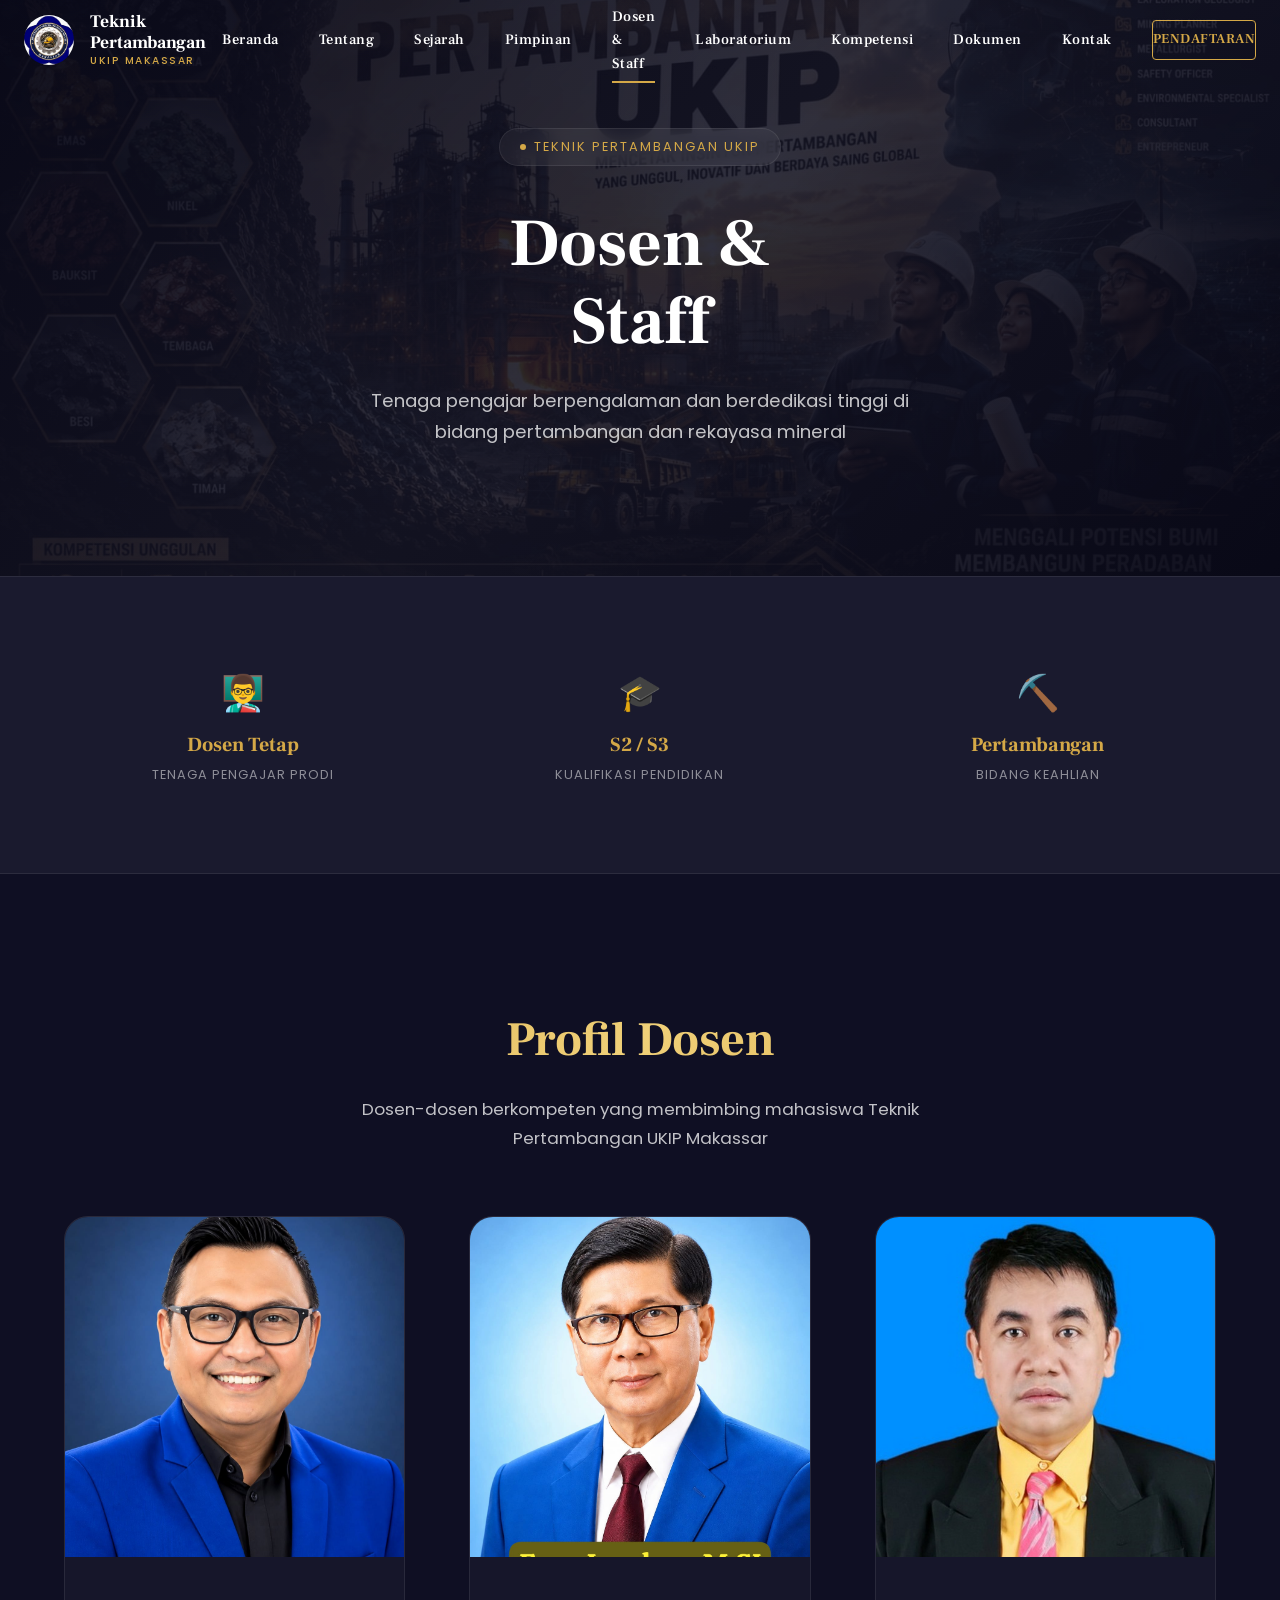
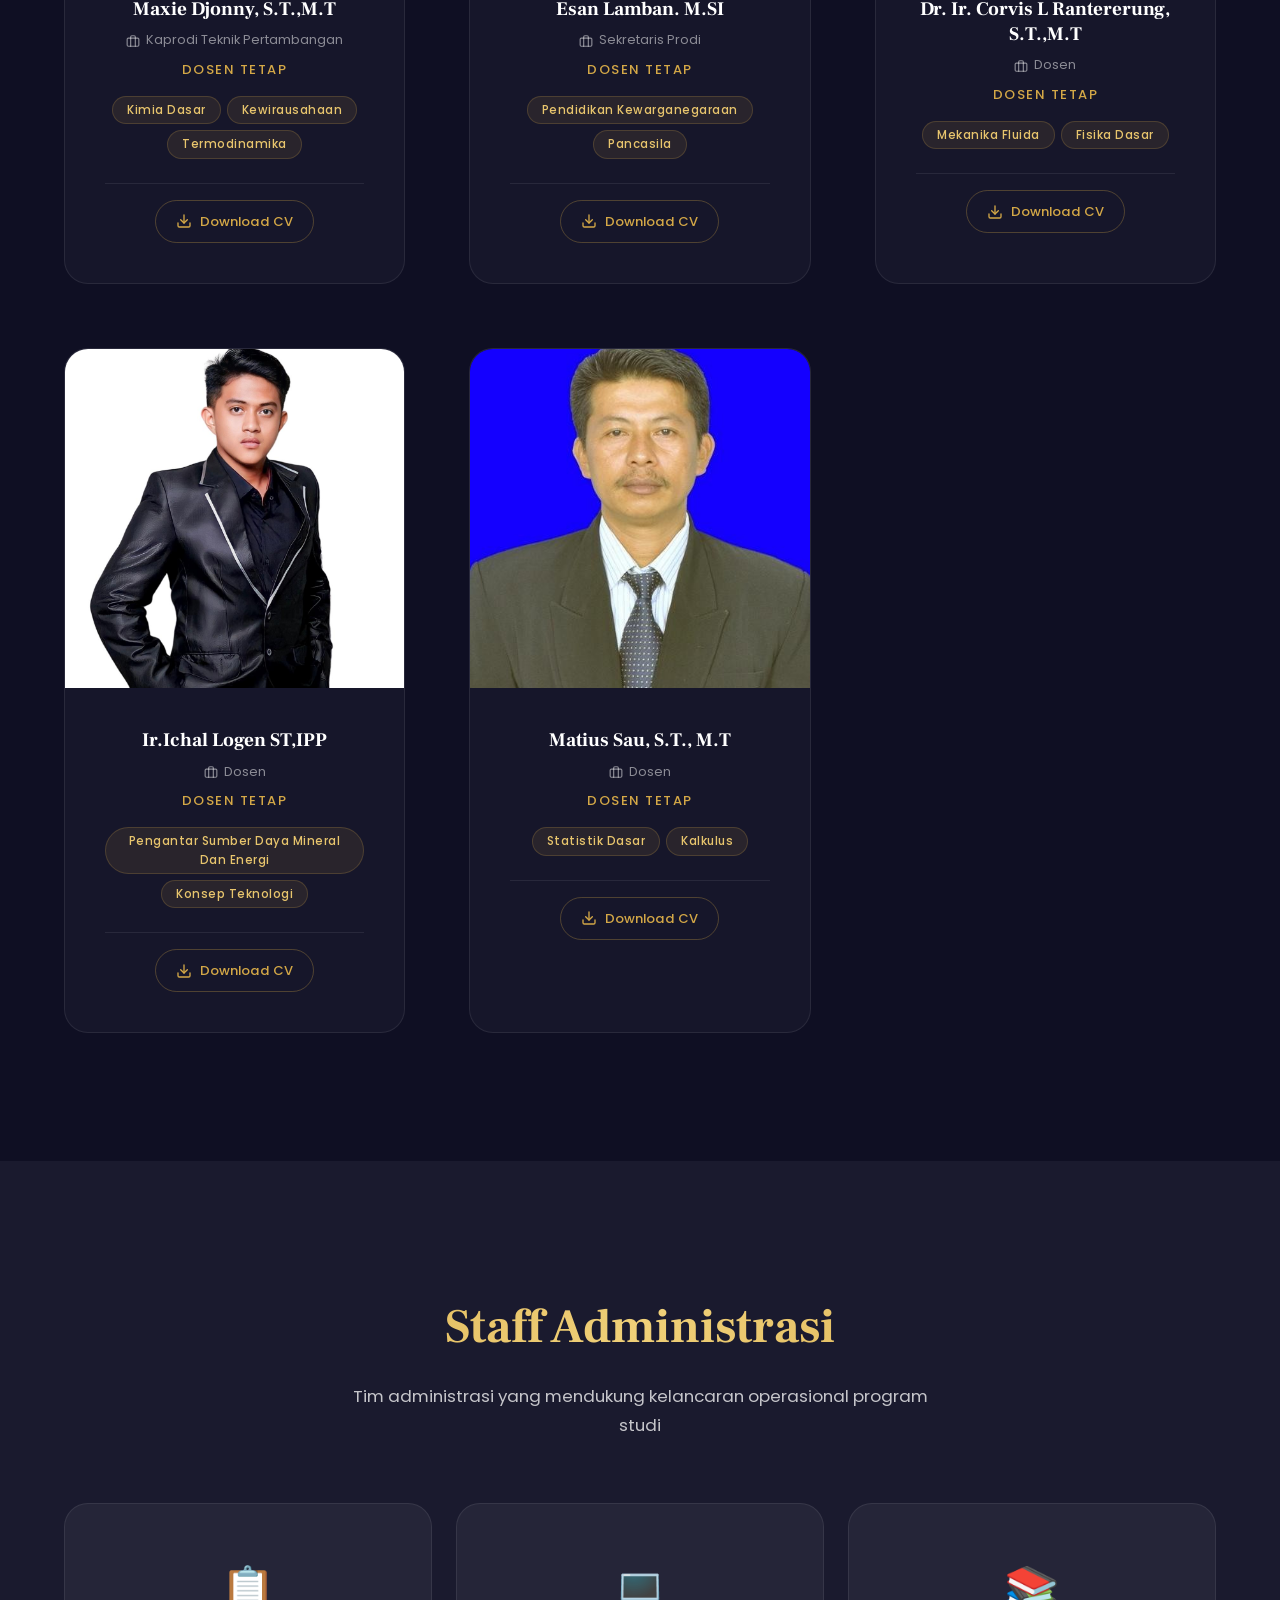
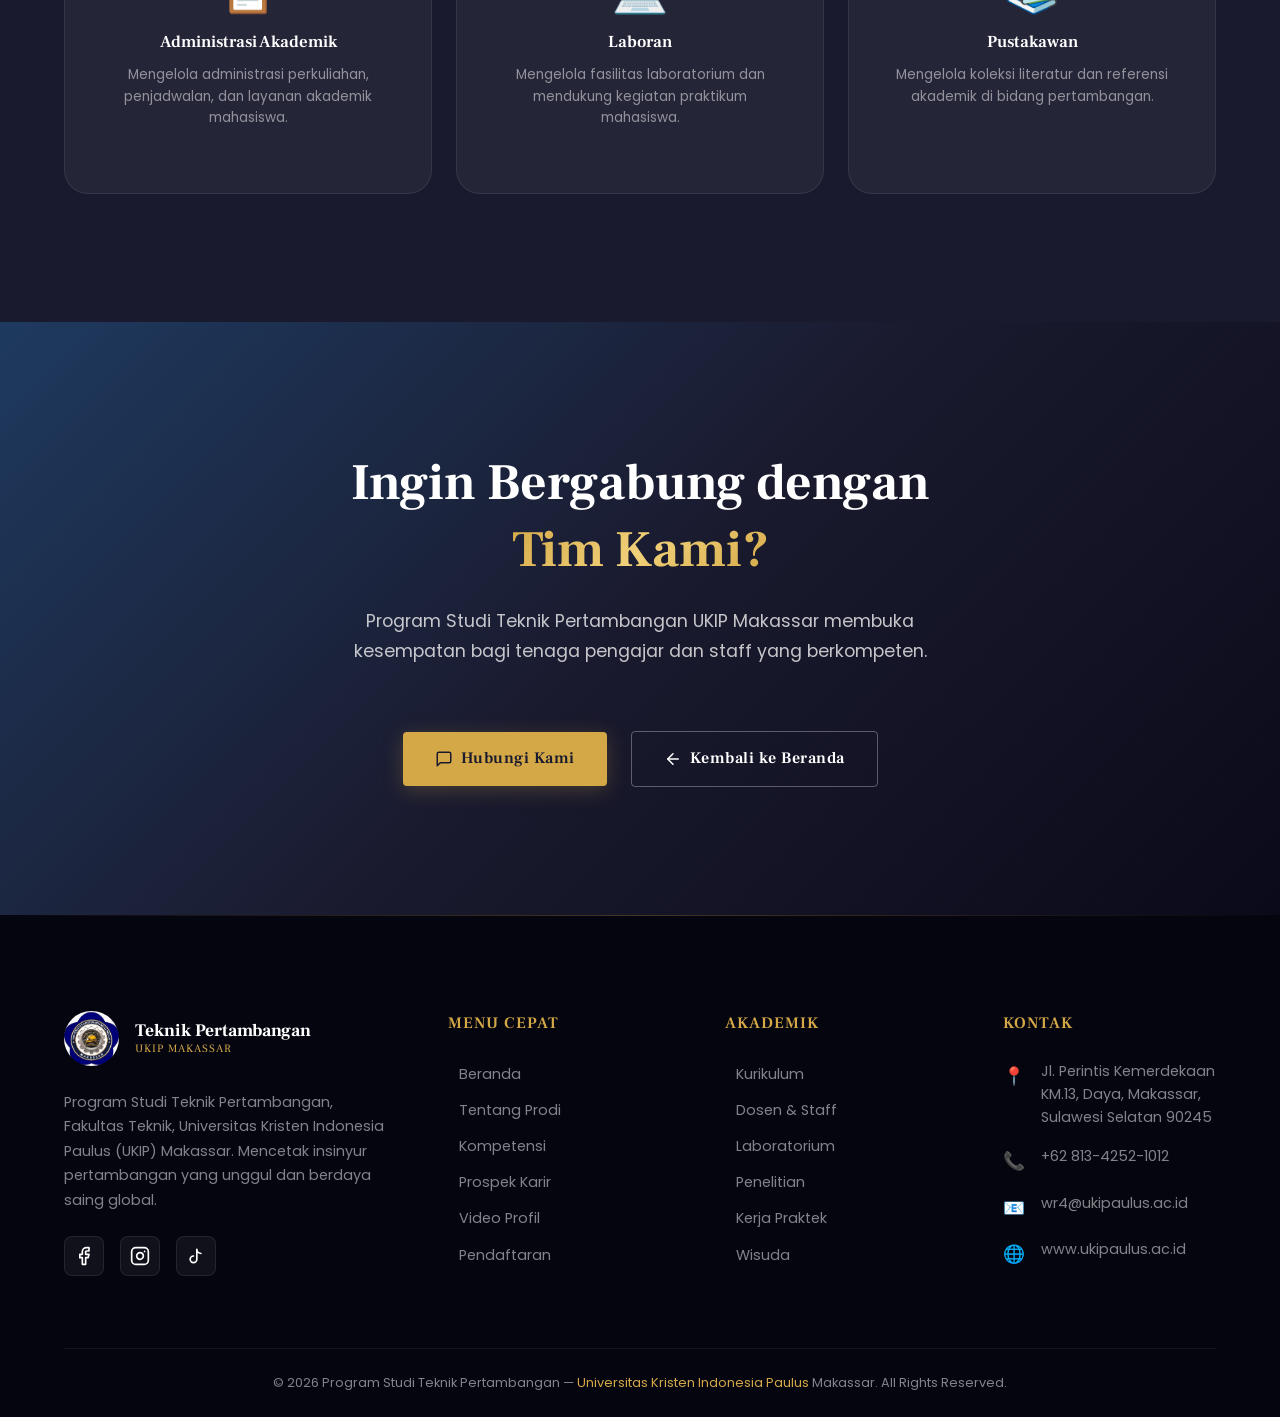
==== dosen.html @ b2997122 "update commit" ====
<!DOCTYPE html>
<html lang="id">
<head>
    <meta charset="UTF-8">
    <meta name="viewport" content="width=device-width, initial-scale=1.0">
    <title>Dosen & Staff — Teknik Pertambangan UKIP Makassar</title>
    <meta name="description" content="Profil Dosen dan Staff Program Studi Teknik Pertambangan Universitas Kristen Indonesia Paulus (UKIP) Makassar. Tenaga pengajar berpengalaman di bidang pertambangan.">
    <meta name="keywords" content="Dosen, Staff, Teknik Pertambangan, UKIP, Universitas Kristen Indonesia Paulus, Makassar">
    <meta property="og:title" content="Dosen & Staff — Teknik Pertambangan UKIP Makassar">
    <meta property="og:description" content="Profil Dosen dan Staff Program Studi Teknik Pertambangan UKIP Makassar">
    <meta property="og:type" content="website">
    <link rel="stylesheet" href="style.css">
    <link rel="icon" type="image/jpeg" href="asset/logo.jpeg">
</head>
<body>

    <!-- ==================== PRELOADER ==================== -->
    <div id="preloader">
        <img src="asset/logo.jpeg" alt="UKIP Logo" class="preloader-logo">
        <div class="preloader-bar">
            <div class="preloader-bar-inner"></div>
        </div>
        <p class="preloader-text">Loading...</p>
    </div>

    <!-- ==================== HEADER ==================== -->
    <header class="header" id="header">
        <div class="container container-wide">
            <a href="index.html" class="header-logo">
                <img src="asset/logo.jpeg" alt="Logo UKIP Teknik Pertambangan">
                <div class="header-logo-text">
                    <span class="logo-name">Teknik Pertambangan</span>
                    <span class="logo-sub">UKIP Makassar</span>
                </div>
            </a>

            <nav class="header-nav" id="main-nav">
                <a href="index.html">Beranda</a>
                <a href="index.html#tentang">Tentang</a>
                <a href="index.html#sejarah">Sejarah</a>
                <a href="index.html#pimpinan">Pimpinan</a>
                <a href="dosen.html" class="active">Dosen & Staff</a>
                <a href="laboratorium.html">Laboratorium</a>
                <a href="index.html#kompetensi">Kompetensi</a>
                <a href="index.html#dokumen">Dokumen</a>
                <a href="index.html#kontak">Kontak</a>
                <a href="index.html#pendaftaran" class="header-cta">Pendaftaran</a>
            </nav>

            <button class="menu-toggle" id="menu-toggle" aria-label="Toggle menu">
                <span></span>
                <span></span>
                <span></span>
            </button>
        </div>
    </header>

    <!-- Mobile Navigation Overlay -->
    <div class="mobile-nav-overlay" id="mobile-nav">
        <a href="index.html">Beranda</a>
        <a href="index.html#tentang">Tentang</a>
        <a href="index.html#sejarah">Sejarah</a>
        <a href="index.html#pimpinan">Pimpinan</a>
        <a href="dosen.html" class="active">Dosen & Staff</a>
        <a href="laboratorium.html">Laboratorium</a>
        <a href="index.html#kompetensi">Kompetensi</a>
        <a href="index.html#dokumen">Dokumen</a>
        <a href="index.html#kontak">Kontak</a>
        <a href="index.html#pendaftaran" class="btn btn-primary" style="margin-top: 1rem;">Pendaftaran</a>
    </div>

    <!-- ==================== PAGE HERO / BANNER ==================== -->
    <section class="dosen-hero">
        <div class="dosen-hero-bg">
            <img src="asset/banner.jpeg" alt="Banner Dosen & Staff">
        </div>
        <div class="dosen-hero-overlay"></div>
        <div class="dosen-hero-particles"></div>
        <div class="dosen-hero-content">
            <div class="hero-badge">
                <span class="badge-dot"></span>
                Teknik Pertambangan UKIP
            </div>
            <h1 class="dosen-hero-title">
                Dosen &<br>
                <span class="highlight">Staff</span>
            </h1>
            <p class="dosen-hero-subtitle">
                Tenaga pengajar berpengalaman dan berdedikasi tinggi di bidang pertambangan dan rekayasa mineral
            </p>
        </div>
    </section>

    <!-- ==================== DOSEN OVERVIEW STATS ==================== -->
    <section class="dosen-stats-section">
        <div class="container">
            <div class="dosen-stats-grid">
                <div class="dosen-stat-item">
                    <div class="dosen-stat-icon">👨‍🏫</div>
                    <div class="dosen-stat-value">Dosen Tetap</div>
                    <div class="dosen-stat-label">Tenaga Pengajar Prodi</div>
                </div>
                <div class="dosen-stat-item">
                    <div class="dosen-stat-icon">🎓</div>
                    <div class="dosen-stat-value">S2 / S3</div>
                    <div class="dosen-stat-label">Kualifikasi Pendidikan</div>
                </div>
                <div class="dosen-stat-item">
                    <div class="dosen-stat-icon">⛏️</div>
                    <div class="dosen-stat-value">Pertambangan</div>
                    <div class="dosen-stat-label">Bidang Keahlian</div>
                </div>
            </div>
        </div>
    </section>

    <!-- ==================== DOSEN PROFILES ==================== -->
    <section class="dosen-section section" id="dosen-list">
        <div class="container">
            <h2 class="section-title reveal">Profil Dosen</h2>
            <p class="section-subtitle reveal">Dosen-dosen berkompeten yang membimbing mahasiswa Teknik Pertambangan UKIP Makassar</p>

            <div class="dosen-grid">

                <!-- Dosen Card 1: Ketua Prodi -->
                <div class="dosen-card">
                    <div class="dosen-card-inner">
                        <div class="dosen-card-image-wrapper">
                            <img src="asset/ketua.jpeg" alt="Ketua Program Studi Teknik Pertambangan UKIP" class="dosen-card-photo">
                            <div class="dosen-card-overlay">
                                <a href="asset/cv_ketua_dosen.pdf" target="_blank" class="dosen-cv-btn">
                                    <svg width="18" height="18" viewBox="0 0 24 24" fill="none" stroke="currentColor" stroke-width="2" stroke-linecap="round" stroke-linejoin="round"><path d="M14 2H6a2 2 0 0 0-2 2v16a2 2 0 0 0 2 2h12a2 2 0 0 0 2-2V8z"></path><polyline points="14 2 14 8 20 8"></polyline><line x1="16" y1="13" x2="8" y2="13"></line><line x1="16" y1="17" x2="8" y2="17"></line><polyline points="10 9 9 9 8 9"></polyline></svg>
                                    Lihat CV
                                </a>
                            </div>
                        </div>
                        <div class="dosen-card-body">
                            <h3 class="dosen-card-name">Maxie Djonny, S.T.,M.T</h3>
                            <div class="dosen-card-nidn">
                                <svg width="14" height="14" viewBox="0 0 24 24" fill="none" stroke="currentColor" stroke-width="2" stroke-linecap="round" stroke-linejoin="round"><rect x="2" y="7" width="20" height="14" rx="2" ry="2"></rect><path d="M16 21V5a2 2 0 0 0-2-2h-4a2 2 0 0 0-2 2v16"></path></svg>
                                Kaprodi Teknik Pertambangan
                            </div>
                            <div class="dosen-card-jabatan">Dosen Tetap</div>
                            <div class="dosen-card-keahlian">
                                <span class="keahlian-tag">Kimia Dasar</span>
                                <span class="keahlian-tag">Kewirausahaan</span>
                                <span class="keahlian-tag">Termodinamika</span>
                            </div>
                            <div class="dosen-card-actions">
                                <a href="asset/cv_ketua_dosen.pdf" target="_blank" class="dosen-action-btn">
                                    <svg width="16" height="16" viewBox="0 0 24 24" fill="none" stroke="currentColor" stroke-width="2" stroke-linecap="round" stroke-linejoin="round"><path d="M21 15v4a2 2 0 0 1-2 2H5a2 2 0 0 1-2-2v-4"></path><polyline points="7 10 12 15 17 10"></polyline><line x1="12" y1="15" x2="12" y2="3"></line></svg>
                                    Download CV
                                </a>
                            </div>
                        </div>
                    </div>
                </div>

                <!-- Dosen Card 2: Sekretaris Prodi -->
                <div class="dosen-card">
                    <div class="dosen-card-inner">
                        <div class="dosen-card-image-wrapper">
                            <img src="asset/serkertaris.jpeg" alt="Esan Lamban, M.SI - Sekretaris Prodi Teknik Pertambangan UKIP" class="dosen-card-photo">
                            <div class="dosen-card-overlay">
                                <a href="asset/cv_dosen.pdf" target="_blank" class="dosen-cv-btn">
                                    <svg width="18" height="18" viewBox="0 0 24 24" fill="none" stroke="currentColor" stroke-width="2" stroke-linecap="round" stroke-linejoin="round"><path d="M14 2H6a2 2 0 0 0-2 2v16a2 2 0 0 0 2 2h12a2 2 0 0 0 2-2V8z"></path><polyline points="14 2 14 8 20 8"></polyline><line x1="16" y1="13" x2="8" y2="13"></line><line x1="16" y1="17" x2="8" y2="17"></line><polyline points="10 9 9 9 8 9"></polyline></svg>
                                    Lihat CV
                                </a>
                            </div>
                        </div>
                        <div class="dosen-card-body">
                            <h3 class="dosen-card-name">Esan Lamban. M.SI</h3>
                            <div class="dosen-card-nidn">
                                <svg width="14" height="14" viewBox="0 0 24 24" fill="none" stroke="currentColor" stroke-width="2" stroke-linecap="round" stroke-linejoin="round"><rect x="2" y="7" width="20" height="14" rx="2" ry="2"></rect><path d="M16 21V5a2 2 0 0 0-2-2h-4a2 2 0 0 0-2 2v16"></path></svg>
                                Sekretaris Prodi
                            </div>
                            <div class="dosen-card-jabatan">Dosen Tetap</div>
                            <div class="dosen-card-keahlian">
                                <span class="keahlian-tag">Pendidikan Kewarganegaraan</span>
                                <span class="keahlian-tag">Pancasila</span>
                            </div>
                            <div class="dosen-card-actions">
                                <a href="asset/cv_dosen.pdf" target="_blank" class="dosen-action-btn">
                                    <svg width="16" height="16" viewBox="0 0 24 24" fill="none" stroke="currentColor" stroke-width="2" stroke-linecap="round" stroke-linejoin="round"><path d="M21 15v4a2 2 0 0 1-2 2H5a2 2 0 0 1-2-2v-4"></path><polyline points="7 10 12 15 17 10"></polyline><line x1="12" y1="15" x2="12" y2="3"></line></svg>
                                    Download CV
                                </a>
                            </div>
                        </div>
                    </div>
                </div>

                <!-- Dosen Card 3 -->
                <div class="dosen-card">
                    <div class="dosen-card-inner">
                        <div class="dosen-card-image-wrapper">
                            <img src="asset/profil_dosen.jpeg" alt="Dosen Teknik Pertambangan UKIP" class="dosen-card-photo">
                            <div class="dosen-card-overlay">
                                <a href="asset/cv_dosen.pdf" target="_blank" class="dosen-cv-btn">
                                    <svg width="18" height="18" viewBox="0 0 24 24" fill="none" stroke="currentColor" stroke-width="2" stroke-linecap="round" stroke-linejoin="round"><path d="M14 2H6a2 2 0 0 0-2 2v16a2 2 0 0 0 2 2h12a2 2 0 0 0 2-2V8z"></path><polyline points="14 2 14 8 20 8"></polyline><line x1="16" y1="13" x2="8" y2="13"></line><line x1="16" y1="17" x2="8" y2="17"></line><polyline points="10 9 9 9 8 9"></polyline></svg>
                                    Lihat CV
                                </a>
                            </div>
                        </div>
                        <div class="dosen-card-body">
                            <h3 class="dosen-card-name"> Dr. Ir. Corvis L Rantererung, S.T.,M.T</h3>
                            <div class="dosen-card-nidn">
                                <svg width="14" height="14" viewBox="0 0 24 24" fill="none" stroke="currentColor" stroke-width="2" stroke-linecap="round" stroke-linejoin="round"><rect x="2" y="7" width="20" height="14" rx="2" ry="2"></rect><path d="M16 21V5a2 2 0 0 0-2-2h-4a2 2 0 0 0-2 2v16"></path></svg>
                                Dosen
                            </div>
                            <div class="dosen-card-jabatan">Dosen Tetap</div>
                            <div class="dosen-card-keahlian">
                                <span class="keahlian-tag">Mekanika Fluida</span>
                                <span class="keahlian-tag">Fisika Dasar</span>
                            </div>
                            <div class="dosen-card-actions">
                                <a href="asset/cv_dosen.pdf" target="_blank" class="dosen-action-btn">
                                    <svg width="16" height="16" viewBox="0 0 24 24" fill="none" stroke="currentColor" stroke-width="2" stroke-linecap="round" stroke-linejoin="round"><path d="M21 15v4a2 2 0 0 1-2 2H5a2 2 0 0 1-2-2v-4"></path><polyline points="7 10 12 15 17 10"></polyline><line x1="12" y1="15" x2="12" y2="3"></line></svg>
                                    Download CV
                                </a>
                            </div>
                        </div>
                    </div>
                </div>

                <!-- Dosen Card 4 -->
                <div class="dosen-card">
                    <div class="dosen-card-inner">
                        <div class="dosen-card-image-wrapper">
                            <img src="asset/profil_dosen2.jpeg" alt="Ir.Ichal Logen ST,IPP" class="dosen-card-photo">
                            <div class="dosen-card-overlay">
                                <a href="asset/cv_dosen2.pdf" target="_blank" class="dosen-cv-btn">
                                    <svg width="18" height="18" viewBox="0 0 24 24" fill="none" stroke="currentColor" stroke-width="2" stroke-linecap="round" stroke-linejoin="round"><path d="M14 2H6a2 2 0 0 0-2 2v16a2 2 0 0 0 2 2h12a2 2 0 0 0 2-2V8z"></path><polyline points="14 2 14 8 20 8"></polyline><line x1="16" y1="13" x2="8" y2="13"></line><line x1="16" y1="17" x2="8" y2="17"></line><polyline points="10 9 9 9 8 9"></polyline></svg>
                                    Lihat CV
                                </a>
                            </div>
                        </div>
                        <div class="dosen-card-body">
                            <h3 class="dosen-card-name">Ir.Ichal Logen ST,IPP</h3>
                            <div class="dosen-card-nidn">
                                <svg width="14" height="14" viewBox="0 0 24 24" fill="none" stroke="currentColor" stroke-width="2" stroke-linecap="round" stroke-linejoin="round"><rect x="2" y="7" width="20" height="14" rx="2" ry="2"></rect><path d="M16 21V5a2 2 0 0 0-2-2h-4a2 2 0 0 0-2 2v16"></path></svg>
                                Dosen
                            </div>
                            <div class="dosen-card-jabatan">Dosen Tetap</div>
                            <div class="dosen-card-keahlian">
                                <span class="keahlian-tag">Pengantar Sumber Daya Mineral Dan Energi</span>
                                <span class="keahlian-tag">Konsep Teknologi</span>
                            </div>
                            <div class="dosen-card-actions">
                                <a href="asset/cv_dosen2.pdf" target="_blank" class="dosen-action-btn">
                                    <svg width="16" height="16" viewBox="0 0 24 24" fill="none" stroke="currentColor" stroke-width="2" stroke-linecap="round" stroke-linejoin="round"><path d="M21 15v4a2 2 0 0 1-2 2H5a2 2 0 0 1-2-2v-4"></path><polyline points="7 10 12 15 17 10"></polyline><line x1="12" y1="15" x2="12" y2="3"></line></svg>
                                    Download CV
                                </a>
                            </div>
                        </div>
                    </div>
                </div>

                <!-- Dosen Card 5 -->
                <div class="dosen-card">
                    <div class="dosen-card-inner">
                        <div class="dosen-card-image-wrapper">
                            <img src="asset/profil_dosen3.jpeg" alt="Matius Sau, S.T., M.T" class="dosen-card-photo">
                            <div class="dosen-card-overlay">
                                <a href="asset/cv_dosen3.pdf" target="_blank" class="dosen-cv-btn">
                                    <svg width="18" height="18" viewBox="0 0 24 24" fill="none" stroke="currentColor" stroke-width="2" stroke-linecap="round" stroke-linejoin="round"><path d="M14 2H6a2 2 0 0 0-2 2v16a2 2 0 0 0 2 2h12a2 2 0 0 0 2-2V8z"></path><polyline points="14 2 14 8 20 8"></polyline><line x1="16" y1="13" x2="8" y2="13"></line><line x1="16" y1="17" x2="8" y2="17"></line><polyline points="10 9 9 9 8 9"></polyline></svg>
                                    Lihat CV
                                </a>
                            </div>
                        </div>
                        <div class="dosen-card-body">
                            <h3 class="dosen-card-name">Matius Sau, S.T., M.T</h3>
                            <div class="dosen-card-nidn">
                                <svg width="14" height="14" viewBox="0 0 24 24" fill="none" stroke="currentColor" stroke-width="2" stroke-linecap="round" stroke-linejoin="round"><rect x="2" y="7" width="20" height="14" rx="2" ry="2"></rect><path d="M16 21V5a2 2 0 0 0-2-2h-4a2 2 0 0 0-2 2v16"></path></svg>
                                Dosen
                            </div>
                            <div class="dosen-card-jabatan">Dosen Tetap</div>
                            <div class="dosen-card-keahlian">
                                <span class="keahlian-tag">Statistik Dasar</span>
                                <span class="keahlian-tag">Kalkulus</span>
                            </div>
                            <div class="dosen-card-actions">
                                <a href="asset/cv_dosen3.pdf" target="_blank" class="dosen-action-btn">
                                    <svg width="16" height="16" viewBox="0 0 24 24" fill="none" stroke="currentColor" stroke-width="2" stroke-linecap="round" stroke-linejoin="round"><path d="M21 15v4a2 2 0 0 1-2 2H5a2 2 0 0 1-2-2v-4"></path><polyline points="7 10 12 15 17 10"></polyline><line x1="12" y1="15" x2="12" y2="3"></line></svg>
                                    Download CV
                                </a>
                            </div>
                        </div>
                    </div>
                </div>

                <!-- ============================================
                     TAMBAHKAN DOSEN LAINNYA DI SINI
                     Duplikasi blok <div class="dosen-card">...</div> 
                     dan ganti:
                     - src gambar (asset/profil_dosenX.jpeg, dst)
                     - href CV (asset/cv_dosenX.pdf, dst)
                     - Nama, NIDN, Jabatan, Keahlian
                     ============================================ -->

            </div>
        </div>
    </section>

    <!-- ==================== STAFF SECTION ==================== -->
    <section class="staff-section section" id="staff-list">
        <div class="container">
            <h2 class="section-title reveal">Staff Administrasi</h2>
            <p class="section-subtitle reveal">Tim administrasi yang mendukung kelancaran operasional program studi</p>

            <div class="staff-grid">
                <div class="staff-card">
                    <div class="staff-icon">📋</div>
                    <h3 class="staff-title">Administrasi Akademik</h3>
                    <p class="staff-desc">Mengelola administrasi perkuliahan, penjadwalan, dan layanan akademik mahasiswa.</p>
                </div>
                <div class="staff-card">
                    <div class="staff-icon">💻</div>
                    <h3 class="staff-title">Laboran</h3>
                    <p class="staff-desc">Mengelola fasilitas laboratorium dan mendukung kegiatan praktikum mahasiswa.</p>
                </div>
                <div class="staff-card">
                    <div class="staff-icon">📚</div>
                    <h3 class="staff-title">Pustakawan</h3>
                    <p class="staff-desc">Mengelola koleksi literatur dan referensi akademik di bidang pertambangan.</p>
                </div>
            </div>
        </div>
    </section>

    <!-- ==================== CTA SECTION ==================== -->
    <section class="cta-section" id="pendaftaran">
        <div class="container">
            <div class="cta-content">
                <h2 class="cta-title reveal">
                    Ingin Bergabung dengan<br>
                    <span class="gold">Tim Kami?</span>
                </h2>
                <p class="cta-desc reveal">
                    Program Studi Teknik Pertambangan UKIP Makassar membuka kesempatan bagi tenaga pengajar dan staff yang berkompeten.
                </p>
                <div class="hero-buttons reveal">
                    <a href="https://wa.me/6281241219599" target="_blank" class="btn btn-primary">
                        <svg width="18" height="18" viewBox="0 0 24 24" fill="none" stroke="currentColor" stroke-width="2" stroke-linecap="round" stroke-linejoin="round"><path d="M21 15a2 2 0 0 1-2 2H7l-4 4V5a2 2 0 0 1 2-2h14a2 2 0 0 1 2 2z"></path></svg>
                        Hubungi Kami
                    </a>
                    <a href="index.html" class="btn btn-outline">
                        <svg width="18" height="18" viewBox="0 0 24 24" fill="none" stroke="currentColor" stroke-width="2" stroke-linecap="round" stroke-linejoin="round"><line x1="19" y1="12" x2="5" y2="12"></line><polyline points="12 19 5 12 12 5"></polyline></svg>
                        Kembali ke Beranda
                    </a>
                </div>
            </div>
        </div>
    </section>

    <!-- ==================== FOOTER ==================== -->
    <footer class="footer" id="kontak">
        <div class="container">
            <div class="footer-grid">
                <!-- Brand Column -->
                <div class="footer-brand">
                    <div class="footer-logo">
                        <img src="asset/logo.jpeg" alt="Logo UKIP">
                        <div class="footer-logo-text">
                            Teknik Pertambangan
                            <span>UKIP Makassar</span>
                        </div>
                    </div>
                    <p class="footer-desc">
                        Program Studi Teknik Pertambangan, Fakultas Teknik, Universitas Kristen Indonesia Paulus (UKIP) Makassar. Mencetak insinyur pertambangan yang unggul dan berdaya saing global.
                    </p>
                    <div class="footer-social">
                        <a href="https://facebook.com/ukipmakassar" aria-label="Facebook" target="_blank">
                            <svg width="20" height="20" viewBox="0 0 24 24" fill="none" stroke="currentColor" stroke-width="2" stroke-linecap="round" stroke-linejoin="round"><path d="M18 2h-3a5 5 0 0 0-5 5v3H7v4h3v8h4v-8h3l1-4h-4V7a1 1 0 0 1 1-1h3z"></path></svg>
                        </a>
                        <a href="https://instagram.com/ukipmakassar" aria-label="Instagram" target="_blank">
                            <svg width="20" height="20" viewBox="0 0 24 24" fill="none" stroke="currentColor" stroke-width="2" stroke-linecap="round" stroke-linejoin="round"><rect x="2" y="2" width="20" height="20" rx="5" ry="5"></rect><path d="M16 11.37A4 4 0 1 1 12.63 8 4 4 0 0 1 16 11.37z"></path><line x1="17.5" y1="6.5" x2="17.51" y2="6.5"></line></svg>
                        </a>
                        <a href="https://tiktok.com/@ukipmakassar" aria-label="TikTok" target="_blank">
                            <svg width="20" height="20" viewBox="0 0 24 24" fill="none" stroke="currentColor" stroke-width="2" stroke-linecap="round" stroke-linejoin="round"><path d="M9 12a4 4 0 1 0 4 4V4a5 5 0 0 0 5 5"></path></svg>
                        </a>
                    </div>
                </div>

                <!-- Quick Links -->
                <div class="footer-col">
                    <h4>Menu Cepat</h4>
                    <ul>
                        <li><a href="index.html">Beranda</a></li>
                        <li><a href="index.html#tentang">Tentang Prodi</a></li>
                        <li><a href="index.html#kompetensi">Kompetensi</a></li>
                        <li><a href="index.html#karir">Prospek Karir</a></li>
                        <li><a href="index.html#video">Video Profil</a></li>
                        <li><a href="index.html#pendaftaran">Pendaftaran</a></li>
                    </ul>
                </div>

                <!-- Academic -->
                <div class="footer-col">
                    <h4>Akademik</h4>
                    <ul>
                        <li><a href="javascript:void(0)">Kurikulum</a></li>
                        <li><a href="dosen.html">Dosen & Staff</a></li>
                        <li><a href="laboratorium.html">Laboratorium</a></li>
                        <li><a href="javascript:void(0)">Penelitian</a></li>
                        <li><a href="javascript:void(0)">Kerja Praktek</a></li>
                        <li><a href="javascript:void(0)">Wisuda</a></li>
                    </ul>
                </div>

                <!-- Contact -->
                <div class="footer-col">
                    <h4>Kontak</h4>
                    <div class="footer-contact-item">
                        <span class="icon">📍</span>
                        <span>Jl. Perintis Kemerdekaan KM.13, Daya, Makassar, Sulawesi Selatan 90245</span>
                    </div>
                    <div class="footer-contact-item">
                        <span class="icon">📞</span>
                        <span>+62 813-4252-1012</span>
                    </div>
                    <div class="footer-contact-item">
                        <span class="icon">📧</span>
                        <span>wr4@ukipaulus.ac.id</span>
                    </div>
                    <div class="footer-contact-item">
                        <span class="icon">🌐</span>
                        <span>www.ukipaulus.ac.id</span>
                    </div>
                </div>
            </div>

            <div class="footer-bottom">
                <p>&copy; 2026 Program Studi Teknik Pertambangan — <a href="https://ukipaulus.ac.id" target="_blank">Universitas Kristen Indonesia Paulus</a> Makassar. All Rights Reserved.</p>
            </div>
        </div>
    </footer>

    <script src="script.js"></script>
</body>
</html>
---- style.css ----
/* =============================================
   UKIP Teknik Pertambangan - Design System
   ============================================= */

/* Google Fonts */
@import url('https://fonts.googleapis.com/css2?family=Poppins:wght@300;400;500;600;700;800;900&family=Frank+Ruhl+Libre:wght@400;500;700&display=swap');

/* CSS Custom Properties */
:root {
    /* Colors */
    --color-primary: #1a1a2e;
    --color-primary-light: #16213e;
    --color-secondary: #d4a847;
    --color-secondary-light: #e8c56d;
    --color-secondary-dark: #b8912e;
    --color-accent: #1e3a5f;
    --color-accent-light: #2d5a8e;
    --color-bg-dark: #0a0a1a;
    --color-bg-section: #0f0f23;
    --color-bg-card: rgba(26, 26, 46, 0.7);
    --color-text-primary: #ffffff;
    --color-text-secondary: rgba(255, 255, 255, 0.75);
    --color-text-muted: rgba(255, 255, 255, 0.5);
    --color-gold-gradient: linear-gradient(135deg, #d4a847 0%, #f0d078 50%, #d4a847 100%);
    --color-dark-gradient: linear-gradient(180deg, #0a0a1a 0%, #1a1a2e 50%, #0f0f23 100%);
    --color-hero-overlay: linear-gradient(135deg, rgba(10,10,26,0.85) 0%, rgba(26,26,46,0.65) 50%, rgba(10,10,26,0.80) 100%);
    --color-glass: rgba(255, 255, 255, 0.05);
    --color-glass-border: rgba(255, 255, 255, 0.08);
    --color-divider: rgba(212, 168, 71, 0.3);

    /* Typography */
    --font-heading: 'Frank Ruhl Libre', serif;
    --font-body: 'Poppins', sans-serif;

    /* Spacing */
    --space-xs: 0.5rem;
    --space-sm: 1rem;
    --space-md: 1.5rem;
    --space-lg: 2.5rem;
    --space-xl: 4rem;
    --space-2xl: 6rem;
    --space-3xl: 8rem;

    /* Border Radius */
    --radius-sm: 4px;
    --radius-md: 8px;
    --radius-lg: 16px;
    --radius-xl: 24px;
    --radius-full: 50%;

    /* Shadows */
    --shadow-sm: 0 2px 8px rgba(0, 0, 0, 0.3);
    --shadow-md: 0 4px 16px rgba(0, 0, 0, 0.4);
    --shadow-lg: 0 8px 32px rgba(0, 0, 0, 0.5);
    --shadow-gold: 0 4px 20px rgba(212, 168, 71, 0.25);
    --shadow-glow: 0 0 30px rgba(212, 168, 71, 0.15);

    /* Transitions */
    --transition-fast: 0.2s cubic-bezier(0.4, 0, 0.2, 1);
    --transition-normal: 0.3s cubic-bezier(0.4, 0, 0.2, 1);
    --transition-slow: 0.5s cubic-bezier(0.4, 0, 0.2, 1);
    --transition-spring: 0.6s cubic-bezier(0.34, 1.56, 0.64, 1);

    /* Layout */
    --container-max: 1200px;
    --container-wide: 1400px;
    --header-height: 80px;
}

/* =============================================
   Reset & Base
   ============================================= */
*, *::before, *::after {
    margin: 0;
    padding: 0;
    box-sizing: border-box;
}

html {
    scroll-behavior: smooth;
    font-size: 16px;
    overflow-x: hidden;
}

body {
    font-family: var(--font-body);
    background: var(--color-bg-dark);
    color: var(--color-text-primary);
    line-height: 1.6;
    overflow-x: hidden;
    -webkit-font-smoothing: antialiased;
    -moz-osx-font-smoothing: grayscale;
}

a {
    text-decoration: none;
    color: inherit;
    transition: color var(--transition-fast);
}

img {
    max-width: 100%;
    height: auto;
    display: block;
}

ul, ol {
    list-style: none;
}

/* Container */
.container {
    width: 100%;
    max-width: var(--container-max);
    margin: 0 auto;
    padding: 0 var(--space-md);
}

.container-wide {
    max-width: var(--container-wide);
}

/* Section base */
.section {
    padding: var(--space-3xl) 0;
    position: relative;
}

.section-title {
    font-family: var(--font-heading);
    font-size: clamp(2rem, 5vw, 3rem);
    font-weight: 700;
    text-align: center;
    margin-bottom: var(--space-sm);
    background: var(--color-gold-gradient);
    -webkit-background-clip: text;
    -webkit-text-fill-color: transparent;
    background-clip: text;
}

.section-subtitle {
    text-align: center;
    color: var(--color-text-secondary);
    font-size: 1.05rem;
    max-width: 600px;
    margin: 0 auto var(--space-xl);
    line-height: 1.7;
}

/* =============================================
   Preloader
   ============================================= */
#preloader {
    position: fixed;
    inset: 0;
    background: var(--color-bg-dark);
    z-index: 99999;
    display: flex;
    flex-direction: column;
    align-items: center;
    justify-content: center;
    transition: opacity 0.6s ease, visibility 0.6s ease;
}

#preloader.loaded {
    opacity: 0;
    visibility: hidden;
    pointer-events: none;
}

.preloader-logo {
    width: 120px;
    height: 120px;
    animation: preloaderPulse 1.5s ease-in-out infinite;
    border-radius: var(--radius-full);
    object-fit: contain;
}

.preloader-bar {
    width: 200px;
    height: 3px;
    background: rgba(255,255,255,0.1);
    border-radius: 3px;
    margin-top: var(--space-md);
    overflow: hidden;
}

.preloader-bar-inner {
    width: 0%;
    height: 100%;
    background: var(--color-gold-gradient);
    border-radius: 3px;
    transition: width 0.3s ease;
}

.preloader-text {
    margin-top: var(--space-sm);
    font-size: 0.85rem;
    color: var(--color-text-muted);
    letter-spacing: 2px;
    text-transform: uppercase;
}

@keyframes preloaderPulse {
    0%, 100% { transform: scale(1); opacity: 1; }
    50% { transform: scale(1.05); opacity: 0.8; }
}

/* =============================================
   Header
   ============================================= */
.header {
    position: fixed;
    top: 0;
    left: 0;
    right: 0;
    z-index: 1000;
    height: var(--header-height);
    display: flex;
    align-items: center;
    transition: background var(--transition-normal), box-shadow var(--transition-normal), backdrop-filter var(--transition-normal);
    background: transparent;
}

.header.scrolled {
    background: rgba(10, 10, 26, 0.92);
    backdrop-filter: blur(20px);
    -webkit-backdrop-filter: blur(20px);
    box-shadow: 0 2px 20px rgba(0,0,0,0.5);
}

.header .container {
    display: flex;
    align-items: center;
    justify-content: space-between;
    width: 100%;
    max-width: var(--container-wide);
}

.header-logo {
    display: flex;
    align-items: center;
    gap: var(--space-sm);
    z-index: 1001;
}

.header-logo img {
    height: 50px;
    width: 50px;
    border-radius: var(--radius-full);
    object-fit: cover;
    transition: transform var(--transition-spring);
}

.header-logo:hover img {
    transform: rotate(10deg) scale(1.05);
}

.header-logo-text {
    display: flex;
    flex-direction: column;
}

.header-logo-text .logo-name {
    font-family: var(--font-heading);
    font-size: 1.1rem;
    font-weight: 700;
    color: var(--color-text-primary);
    line-height: 1.2;
}

.header-logo-text .logo-sub {
    font-size: 0.65rem;
    color: var(--color-secondary);
    letter-spacing: 1.5px;
    text-transform: uppercase;
    font-weight: 500;
}

.header-nav {
    display: flex;
    align-items: center;
    gap: var(--space-lg);
}

.header-nav a {
    font-family: var(--font-heading);
    font-size: 0.9rem;
    font-weight: 500;
    color: var(--color-text-primary);
    padding: var(--space-xs) 0;
    position: relative;
    letter-spacing: 0.5px;
}

.header-nav a::after {
    content: '';
    position: absolute;
    bottom: 0;
    left: 0;
    width: 0;
    height: 2px;
    background: var(--color-secondary);
    transition: width var(--transition-normal);
}

.header-nav a:hover::after,
.header-nav a.active::after {
    width: 100%;
}

.header-nav a:hover {
    color: var(--color-secondary);
}

.header-cta {
    padding: 10px 24px;
    background: transparent;
    border: 1.5px solid var(--color-secondary);
    color: var(--color-secondary) !important;
    border-radius: var(--radius-sm);
    font-family: var(--font-heading) !important;
    font-weight: 600 !important;
    font-size: 0.85rem !important;
    letter-spacing: 1px;
    text-transform: uppercase;
    transition: all var(--transition-normal) !important;
    cursor: pointer;
}

.header-cta:hover {
    background: var(--color-secondary) !important;
    color: var(--color-primary) !important;
    box-shadow: var(--shadow-gold);
    transform: translateY(-1px);
}

.header-cta::after {
    display: none !important;
}

/* Mobile Menu Toggle */
.menu-toggle {
    display: none;
    flex-direction: column;
    gap: 5px;
    cursor: pointer;
    z-index: 1001;
    padding: 8px;
    background: none;
    border: none;
}

.menu-toggle span {
    display: block;
    width: 28px;
    height: 2px;
    background: var(--color-text-primary);
    transition: all var(--transition-normal);
    border-radius: 2px;
}

.menu-toggle.active span:nth-child(1) {
    transform: rotate(45deg) translate(5px, 5px);
}

.menu-toggle.active span:nth-child(2) {
    opacity: 0;
}

.menu-toggle.active span:nth-child(3) {
    transform: rotate(-45deg) translate(5px, -5px);
}

/* =============================================
   Hero Section
   ============================================= */
.hero {
    position: relative;
    min-height: 100vh;
    display: flex;
    align-items: center;
    justify-content: center;
    overflow: hidden;
}

.hero-bg {
    position: absolute;
    inset: 0;
    z-index: 0;
}

.hero-bg img {
    width: 100%;
    height: 100%;
    object-fit: cover;
    animation: heroZoom 25s ease-in-out infinite alternate;
}

.hero-overlay {
    position: absolute;
    inset: 0;
    background: var(--color-hero-overlay);
    z-index: 1;
}

.hero-particles {
    position: absolute;
    inset: 0;
    z-index: 2;
    overflow: hidden;
}

.particle {
    position: absolute;
    width: 3px;
    height: 3px;
    background: rgba(212, 168, 71, 0.4);
    border-radius: var(--radius-full);
    animation: particleFloat linear infinite;
}

.hero-content {
    position: relative;
    z-index: 3;
    text-align: center;
    max-width: 900px;
    padding: 0 var(--space-md);
}

.hero-badge {
    display: inline-flex;
    align-items: center;
    gap: 8px;
    padding: 8px 20px;
    background: var(--color-glass);
    border: 1px solid var(--color-glass-border);
    border-radius: 50px;
    font-size: 0.8rem;
    color: var(--color-secondary);
    letter-spacing: 2px;
    text-transform: uppercase;
    margin-bottom: var(--space-lg);
    backdrop-filter: blur(10px);
    animation: fadeInDown 0.8s ease forwards;
    opacity: 0;
}

.hero-badge .badge-dot {
    width: 6px;
    height: 6px;
    background: var(--color-secondary);
    border-radius: var(--radius-full);
    animation: pulse 2s ease-in-out infinite;
}

.hero-welcome {
    font-family: var(--font-heading);
    font-size: clamp(1.1rem, 2.5vw, 1.5rem);
    font-weight: 400;
    color: var(--color-text-secondary);
    margin-bottom: var(--space-sm);
    animation: fadeInUp 0.8s ease 0.2s forwards;
    opacity: 0;
}

.hero-title {
    font-family: var(--font-heading);
    font-size: clamp(2.5rem, 6vw, 4.5rem);
    font-weight: 700;
    line-height: 1.1;
    margin-bottom: var(--space-md);
    animation: fadeInUp 0.8s ease 0.4s forwards;
    opacity: 0;
}

.hero-title .highlight {
    background: var(--color-gold-gradient);
    -webkit-background-clip: text;
    -webkit-text-fill-color: transparent;
    background-clip: text;
}

.hero-tagline {
    font-size: clamp(0.95rem, 2vw, 1.15rem);
    color: var(--color-text-secondary);
    max-width: 650px;
    margin: 0 auto var(--space-xl);
    line-height: 1.8;
    animation: fadeInUp 0.8s ease 0.6s forwards;
    opacity: 0;
}

.hero-buttons {
    display: flex;
    align-items: center;
    justify-content: center;
    gap: var(--space-md);
    animation: fadeInUp 0.8s ease 0.8s forwards;
    opacity: 0;
    flex-wrap: wrap;
}

.btn {
    display: inline-flex;
    align-items: center;
    gap: 8px;
    padding: 14px 32px;
    font-family: var(--font-heading);
    font-size: 1rem;
    font-weight: 600;
    border-radius: var(--radius-sm);
    cursor: pointer;
    transition: all var(--transition-normal);
    border: none;
    letter-spacing: 0.5px;
}

.btn-primary {
    background: var(--color-secondary);
    color: var(--color-primary);
    box-shadow: var(--shadow-gold);
}

.btn-primary:hover {
    background: var(--color-secondary-light);
    transform: translateY(-2px);
    box-shadow: 0 6px 30px rgba(212, 168, 71, 0.4);
}

.btn-outline {
    background: transparent;
    color: var(--color-text-primary);
    border: 1.5px solid rgba(255,255,255,0.3);
}

.btn-outline:hover {
    border-color: var(--color-secondary);
    color: var(--color-secondary);
    transform: translateY(-2px);
}

.hero-scroll-indicator {
    position: absolute;
    bottom: 40px;
    left: 50%;
    transform: translateX(-50%);
    z-index: 3;
    display: flex;
    flex-direction: column;
    align-items: center;
    gap: 8px;
    animation: fadeIn 1s ease 1.5s forwards;
    opacity: 0;
}

.scroll-mouse {
    width: 26px;
    height: 40px;
    border: 2px solid rgba(255,255,255,0.3);
    border-radius: 13px;
    position: relative;
}

.scroll-mouse::after {
    content: '';
    position: absolute;
    top: 8px;
    left: 50%;
    transform: translateX(-50%);
    width: 3px;
    height: 8px;
    background: var(--color-secondary);
    border-radius: 3px;
    animation: scrollDot 2s ease-in-out infinite;
}

.scroll-text {
    font-size: 0.7rem;
    color: var(--color-text-muted);
    letter-spacing: 2px;
    text-transform: uppercase;
}

@keyframes heroZoom {
    0% { transform: scale(1); }
    100% { transform: scale(1.1); }
}

@keyframes particleFloat {
    0% { transform: translateY(100vh) rotate(0deg); opacity: 0; }
    10% { opacity: 1; }
    90% { opacity: 1; }
    100% { transform: translateY(-100vh) rotate(720deg); opacity: 0; }
}

@keyframes scrollDot {
    0%, 100% { transform: translateX(-50%) translateY(0); opacity: 1; }
    50% { transform: translateX(-50%) translateY(10px); opacity: 0.3; }
}

@keyframes pulse {
    0%, 100% { opacity: 1; }
    50% { opacity: 0.4; }
}

/* =============================================
   Info / Accreditation Section
   ============================================= */
.info-section {
    background: var(--color-primary);
    padding: var(--space-xl) 0;
    position: relative;
    overflow: hidden;
}

.info-section::before {
    content: '';
    position: absolute;
    top: 0;
    left: 0;
    right: 0;
    height: 1px;
    background: linear-gradient(90deg, transparent, var(--color-secondary), transparent);
}

.info-grid {
    display: grid;
    grid-template-columns: 1fr 1fr 1fr;
    gap: var(--space-lg);
    align-items: center;
}

.info-card {
    text-align: center;
    padding: var(--space-lg);
    border-radius: var(--radius-lg);
    background: var(--color-glass);
    border: 1px solid var(--color-glass-border);
    backdrop-filter: blur(10px);
    transition: all var(--transition-normal);
    opacity: 0;
    transform: translateY(30px);
}

.info-card.animate-in {
    opacity: 1;
    transform: translateY(0);
}

.info-card:hover {
    transform: translateY(-5px);
    border-color: rgba(212, 168, 71, 0.3);
    box-shadow: var(--shadow-glow);
}

.info-card-icon {
    font-size: 2.5rem;
    margin-bottom: var(--space-sm);
    line-height: 1;
}

.info-card-value {
    font-family: var(--font-heading);
    font-size: 1.8rem;
    font-weight: 700;
    color: var(--color-secondary);
    margin-bottom: var(--space-xs);
}

.info-card-label {
    font-size: 0.85rem;
    color: var(--color-text-secondary);
    text-transform: uppercase;
    letter-spacing: 1px;
}

/* =============================================
   Counter / Statistics Section
   ============================================= */
.stats-section {
    background: var(--color-bg-section);
    position: relative;
    overflow: hidden;
}

.stats-section::before {
    content: '';
    position: absolute;
    top: 50%;
    left: 50%;
    transform: translate(-50%, -50%);
    width: 600px;
    height: 600px;
    background: radial-gradient(circle, rgba(212,168,71,0.05) 0%, transparent 70%);
    pointer-events: none;
}

.stats-grid {
    display: grid;
    grid-template-columns: repeat(4, 1fr);
    gap: var(--space-lg);
}

.stat-card {
    text-align: center;
    padding: var(--space-xl) var(--space-md);
    border-radius: var(--radius-lg);
    background: var(--color-bg-card);
    border: 1px solid var(--color-glass-border);
    transition: all var(--transition-normal);
    position: relative;
    overflow: hidden;
    opacity: 0;
    transform: translateY(40px);
}

.stat-card.animate-in {
    opacity: 1;
    transform: translateY(0);
}

.stat-card::before {
    content: '';
    position: absolute;
    top: 0;
    left: 0;
    right: 0;
    height: 3px;
    background: var(--color-gold-gradient);
    transform: scaleX(0);
    transition: transform var(--transition-slow);
}

.stat-card:hover::before {
    transform: scaleX(1);
}

.stat-card:hover {
    transform: translateY(-8px);
    border-color: rgba(212, 168, 71, 0.2);
    box-shadow: var(--shadow-glow);
}

.stat-icon {
    font-size: 2.5rem;
    margin-bottom: var(--space-md);
    display: block;
}

.stat-number {
    font-family: var(--font-body);
    font-size: clamp(2.5rem, 4vw, 3.5rem);
    font-weight: 800;
    background: var(--color-gold-gradient);
    -webkit-background-clip: text;
    -webkit-text-fill-color: transparent;
    background-clip: text;
    line-height: 1;
    margin-bottom: var(--space-xs);
}

.stat-label {
    font-family: var(--font-heading);
    font-size: 0.85rem;
    color: var(--color-text-secondary);
    text-transform: uppercase;
    letter-spacing: 1.5px;
    font-weight: 500;
}

/* =============================================
   Video Section
   ============================================= */
.video-section {
    background: var(--color-bg-dark);
    position: relative;
    overflow: hidden;
}

.video-section::before {
    content: '';
    position: absolute;
    inset: 0;
    background: radial-gradient(ellipse at center, rgba(212,168,71,0.04) 0%, transparent 60%);
    pointer-events: none;
}

.video-wrapper {
    max-width: 960px;
    margin: 0 auto;
    border-radius: var(--radius-lg);
    overflow: hidden;
    position: relative;
    box-shadow: var(--shadow-lg);
    border: 1px solid var(--color-glass-border);
    aspect-ratio: 16/9;
}

.video-wrapper video {
    width: 100%;
    height: 100%;
    object-fit: cover;
    display: block;
}

.video-play-overlay {
    position: absolute;
    inset: 0;
    display: flex;
    align-items: center;
    justify-content: center;
    background: rgba(10,10,26,0.5);
    cursor: pointer;
    transition: all var(--transition-normal);
    z-index: 2;
}

.video-play-overlay:hover {
    background: rgba(10,10,26,0.3);
}

.video-play-overlay.hidden {
    opacity: 0;
    pointer-events: none;
}

.play-btn {
    width: 80px;
    height: 80px;
    border-radius: var(--radius-full);
    background: var(--color-secondary);
    display: flex;
    align-items: center;
    justify-content: center;
    transition: all var(--transition-spring);
    box-shadow: 0 0 0 0 rgba(212, 168, 71, 0.4);
    animation: playPulse 2s ease-in-out infinite;
}

.play-btn svg {
    width: 28px;
    height: 28px;
    fill: var(--color-primary);
    margin-left: 4px;
}

.play-btn:hover {
    transform: scale(1.1);
}

@keyframes playPulse {
    0%, 100% { box-shadow: 0 0 0 0 rgba(212, 168, 71, 0.4); }
    50% { box-shadow: 0 0 0 20px rgba(212, 168, 71, 0); }
}

/* =============================================
   Competency / Program Section
   ============================================= */
.competency-section {
    background: var(--color-primary);
    position: relative;
}

.competency-section::after {
    content: '';
    position: absolute;
    bottom: 0;
    left: 0;
    right: 0;
    height: 1px;
    background: linear-gradient(90deg, transparent, var(--color-divider), transparent);
}

.competency-grid {
    display: grid;
    grid-template-columns: repeat(4, 1fr);
    gap: var(--space-md);
}

.competency-card {
    padding: var(--space-lg);
    border-radius: var(--radius-lg);
    background: var(--color-glass);
    border: 1px solid var(--color-glass-border);
    text-align: center;
    transition: all var(--transition-normal);
    position: relative;
    overflow: hidden;
    opacity: 0;
    transform: translateY(30px);
}

.competency-card.animate-in {
    opacity: 1;
    transform: translateY(0);
}

.competency-card::before {
    content: '';
    position: absolute;
    inset: 0;
    background: linear-gradient(135deg, rgba(212,168,71,0.08) 0%, transparent 60%);
    opacity: 0;
    transition: opacity var(--transition-normal);
}

.competency-card:hover {
    transform: translateY(-6px);
    border-color: rgba(212, 168, 71, 0.3);
    box-shadow: var(--shadow-glow);
}

.competency-card:hover::before {
    opacity: 1;
}

.competency-icon {
    font-size: 2.5rem;
    margin-bottom: var(--space-md);
    position: relative;
    z-index: 1;
}

.competency-title {
    font-family: var(--font-heading);
    font-size: 1rem;
    font-weight: 600;
    color: var(--color-secondary);
    margin-bottom: var(--space-xs);
    position: relative;
    z-index: 1;
}

.competency-desc {
    font-size: 0.85rem;
    color: var(--color-text-muted);
    line-height: 1.6;
    position: relative;
    z-index: 1;
}

/* =============================================
   Career Section
   ============================================= */
.career-section {
    background: var(--color-bg-section);
    position: relative;
    overflow: hidden;
}

.career-section::before {
    content: '';
    position: absolute;
    top: 0;
    left: 0;
    right: 0;
    height: 1px;
    background: linear-gradient(90deg, transparent, var(--color-divider), transparent);
}

.career-grid {
    display: grid;
    grid-template-columns: repeat(4, 1fr);
    gap: var(--space-md);
}

.career-card {
    padding: var(--space-lg) var(--space-md);
    border-radius: var(--radius-lg);
    background: var(--color-bg-card);
    border: 1px solid var(--color-glass-border);
    text-align: center;
    transition: all var(--transition-normal);
    cursor: default;
    opacity: 0;
    transform: scale(0.9);
}

.career-card.animate-in {
    opacity: 1;
    transform: scale(1);
}

.career-card:hover {
    border-color: rgba(212, 168, 71, 0.25);
    transform: translateY(-5px);
    box-shadow: var(--shadow-glow);
}

.career-icon {
    width: 80px;
    height: 80px;
    margin: 0 auto var(--space-md);
    border-radius: var(--radius-full);
    object-fit: cover;
    border: 2px solid rgba(212, 168, 71, 0.3);
    box-shadow: 0 4px 15px rgba(0, 0, 0, 0.2);
    transition: all var(--transition-normal);
}

.career-card:hover .career-icon {
    border-color: var(--color-secondary);
    box-shadow: 0 0 20px rgba(212, 168, 71, 0.3);
    transform: scale(1.1);
}

.career-title {
    font-family: var(--font-heading);
    font-size: 0.95rem;
    font-weight: 600;
    color: var(--color-text-primary);
    margin-bottom: var(--space-xs);
}

.career-desc {
    font-size: 0.8rem;
    color: var(--color-text-muted);
    line-height: 1.5;
}

/* =============================================
   CTA Banner Section
   ============================================= */
.cta-section {
    padding: var(--space-3xl) 0;
    background: linear-gradient(135deg, var(--color-accent) 0%, var(--color-primary) 50%, #0a0a1a 100%);
    position: relative;
    overflow: hidden;
}

.cta-section::before {
    content: '';
    position: absolute;
    top: 0;
    left: 0;
    right: 0;
    bottom: 0;
    background: url('data:image/svg+xml,<svg xmlns="http://www.w3.org/2000/svg" viewBox="0 0 80 80"><circle cx="40" cy="40" r="1" fill="rgba(212,168,71,0.08)"/></svg>');
    background-size: 40px 40px;
}

.cta-content {
    text-align: center;
    position: relative;
    z-index: 1;
}

.cta-title {
    font-family: var(--font-heading);
    font-size: clamp(2rem, 5vw, 3.2rem);
    font-weight: 700;
    margin-bottom: var(--space-md);
    line-height: 1.3;
}

.cta-title .gold {
    background: var(--color-gold-gradient);
    -webkit-background-clip: text;
    -webkit-text-fill-color: transparent;
    background-clip: text;
}

.cta-desc {
    font-size: 1.1rem;
    color: var(--color-text-secondary);
    max-width: 600px;
    margin: 0 auto var(--space-xl);
    line-height: 1.7;
}

/* =============================================
   Footer
   ============================================= */
.footer {
    background: #050510;
    padding: var(--space-2xl) 0 0;
    position: relative;
}

.footer::before {
    content: '';
    position: absolute;
    top: 0;
    left: 0;
    right: 0;
    height: 1px;
    background: linear-gradient(90deg, transparent, rgba(212,168,71,0.3), transparent);
}

.footer-grid {
    display: grid;
    grid-template-columns: 1.5fr 1fr 1fr 1fr;
    gap: var(--space-xl);
    padding-bottom: var(--space-xl);
}

.footer-brand {
    display: flex;
    flex-direction: column;
}

.footer-logo {
    display: flex;
    align-items: center;
    gap: var(--space-sm);
    margin-bottom: var(--space-md);
}

.footer-logo img {
    width: 55px;
    height: 55px;
    border-radius: var(--radius-full);
    object-fit: cover;
}

.footer-logo-text {
    font-family: var(--font-heading);
    font-size: 1.1rem;
    font-weight: 700;
    line-height: 1.3;
}

.footer-logo-text span {
    display: block;
    font-size: 0.7rem;
    color: var(--color-secondary);
    font-weight: 400;
    letter-spacing: 1px;
    text-transform: uppercase;
}

.footer-desc {
    color: var(--color-text-muted);
    font-size: 0.9rem;
    line-height: 1.7;
    margin-bottom: var(--space-md);
}

.footer-social {
    display: flex;
    gap: var(--space-sm);
}

.footer-social a {
    width: 40px;
    height: 40px;
    border-radius: var(--radius-md);
    background: var(--color-glass);
    border: 1px solid var(--color-glass-border);
    display: flex;
    align-items: center;
    justify-content: center;
    font-size: 1.1rem;
    transition: all var(--transition-normal);
}

.footer-social a:hover {
    background: var(--color-secondary);
    border-color: var(--color-secondary);
    color: var(--color-primary);
    transform: translateY(-3px);
}

.footer-col h4 {
    font-family: var(--font-heading);
    font-size: 1rem;
    font-weight: 600;
    color: var(--color-secondary);
    margin-bottom: var(--space-md);
    text-transform: uppercase;
    letter-spacing: 1px;
}

.footer-col ul li {
    margin-bottom: var(--space-xs);
}

.footer-col ul li a {
    font-size: 0.9rem;
    color: var(--color-text-muted);
    transition: all var(--transition-fast);
    display: inline-flex;
    align-items: center;
    gap: 6px;
}

.footer-col ul li a::before {
    content: '›';
    font-size: 1.1rem;
    color: var(--color-secondary);
    opacity: 0;
    transform: translateX(-5px);
    transition: all var(--transition-fast);
}

.footer-col ul li a:hover {
    color: var(--color-text-primary);
    transform: translateX(5px);
}

.footer-col ul li a:hover::before {
    opacity: 1;
    transform: translateX(0);
}

.footer-contact-item {
    display: flex;
    align-items: flex-start;
    gap: var(--space-sm);
    margin-bottom: var(--space-sm);
    font-size: 0.9rem;
    color: var(--color-text-muted);
}

.footer-contact-item .icon {
    color: var(--color-secondary);
    font-size: 1.1rem;
    flex-shrink: 0;
    margin-top: 2px;
}

.footer-bottom {
    border-top: 1px solid rgba(255,255,255,0.06);
    padding: var(--space-md) 0;
    text-align: center;
}

.footer-bottom p {
    font-size: 0.8rem;
    color: var(--color-text-muted);
}

.footer-bottom a {
    color: var(--color-secondary);
}

/* =============================================
   Animations
   ============================================= */
@keyframes fadeIn {
    from { opacity: 0; }
    to { opacity: 1; }
}

@keyframes fadeInUp {
    from { opacity: 0; transform: translateY(30px); }
    to { opacity: 1; transform: translateY(0); }
}

@keyframes fadeInDown {
    from { opacity: 0; transform: translateY(-20px); }
    to { opacity: 1; transform: translateY(0); }
}

@keyframes fadeInLeft {
    from { opacity: 0; transform: translateX(-30px); }
    to { opacity: 1; transform: translateX(0); }
}

@keyframes fadeInRight {
    from { opacity: 0; transform: translateX(30px); }
    to { opacity: 1; transform: translateX(0); }
}

/* Scroll Reveal Classes */
.reveal {
    opacity: 0;
    transform: translateY(30px);
    transition: all 0.8s cubic-bezier(0.4, 0, 0.2, 1);
}

.reveal.active {
    opacity: 1;
    transform: translateY(0);
}

.reveal-left {
    opacity: 0;
    transform: translateX(-40px);
    transition: all 0.8s cubic-bezier(0.4, 0, 0.2, 1);
}

.reveal-left.active {
    opacity: 1;
    transform: translateX(0);
}

.reveal-right {
    opacity: 0;
    transform: translateX(40px);
    transition: all 0.8s cubic-bezier(0.4, 0, 0.2, 1);
}

.reveal-right.active {
    opacity: 1;
    transform: translateX(0);
}

/* =============================================
   Mobile Menu Overlay
   ============================================= */
.mobile-nav-overlay {
    display: none;
    position: fixed;
    inset: 0;
    background: rgba(10,10,26,0.97);
    backdrop-filter: blur(20px);
    z-index: 999;
    flex-direction: column;
    align-items: center;
    justify-content: center;
    gap: var(--space-lg);
    opacity: 0;
    transition: opacity var(--transition-normal);
}

.mobile-nav-overlay.active {
    display: flex;
    opacity: 1;
}

.mobile-nav-overlay a {
    font-family: var(--font-heading);
    font-size: 1.5rem;
    font-weight: 600;
    color: var(--color-text-primary);
    transition: all var(--transition-fast);
}

.mobile-nav-overlay a:hover {
    color: var(--color-secondary);
    transform: scale(1.05);
}

/* =============================================
   Responsive Design
   ============================================= */
@media (max-width: 1024px) {
    .competency-grid,
    .career-grid {
        grid-template-columns: repeat(2, 1fr);
    }

    .stats-grid {
        grid-template-columns: repeat(2, 1fr);
    }

    .footer-grid {
        grid-template-columns: 1fr 1fr;
        gap: var(--space-lg);
    }
}

@media (max-width: 768px) {
    :root {
        --header-height: 70px;
    }

    .header-nav {
        display: none;
    }

    .menu-toggle {
        display: flex;
    }

    .hero-title {
        font-size: clamp(2rem, 8vw, 3rem);
    }

    .info-grid {
        grid-template-columns: 1fr;
        gap: var(--space-md);
    }

    .stats-grid {
        grid-template-columns: 1fr 1fr;
        gap: var(--space-md);
    }

    .competency-grid {
        grid-template-columns: 1fr;
    }

    .career-grid {
        grid-template-columns: 1fr 1fr;
    }

    .footer-grid {
        grid-template-columns: 1fr;
        gap: var(--space-lg);
    }

    .section {
        padding: var(--space-2xl) 0;
    }

    .hero-buttons {
        flex-direction: column;
    }

    .btn {
        width: 100%;
        justify-content: center;
        max-width: 300px;
    }

    .play-btn {
        width: 60px;
        height: 60px;
    }

    .play-btn svg {
        width: 22px;
        height: 22px;
    }
}

@media (max-width: 480px) {
    .stats-grid {
        grid-template-columns: 1fr;
    }

    .career-grid {
        grid-template-columns: 1fr;
    }

    .hero-badge {
        font-size: 0.7rem;
        padding: 6px 14px;
    }

    .header-logo-text .logo-name {
        font-size: 0.9rem;
    }

    .header-logo-text .logo-sub {
        font-size: 0.55rem;
    }
}

/* =============================================
   Sejarah / History Section
   ============================================= */
.sejarah-section {
    background: var(--color-bg-dark);
    position: relative;
    overflow: hidden;
}

.sejarah-content {
    display: grid;
    grid-template-columns: 1fr 1fr;
    gap: var(--space-xl);
    align-items: center;
}

.sejarah-text {
    color: var(--color-text-secondary);
    font-size: 0.95rem;
    line-height: 1.8;
}

.sejarah-text p {
    margin-bottom: var(--space-md);
}

.sejarah-text .sejarah-highlight {
    color: var(--color-secondary);
    font-weight: 600;
}

.timeline {
    position: relative;
    padding-left: var(--space-xl);
}

.timeline::before {
    content: '';
    position: absolute;
    left: 12px;
    top: 0;
    bottom: 0;
    width: 2px;
    background: linear-gradient(180deg, var(--color-secondary), rgba(212,168,71,0.2));
}

.timeline-item {
    position: relative;
    margin-bottom: var(--space-lg);
    opacity: 0;
    transform: translateX(20px);
}

.timeline-item.animate-in {
    opacity: 1;
    transform: translateX(0);
}

.timeline-item::before {
    content: '';
    position: absolute;
    left: calc(-1 * var(--space-xl) + 6px);
    top: 6px;
    width: 14px;
    height: 14px;
    background: var(--color-secondary);
    border-radius: var(--radius-full);
    box-shadow: 0 0 0 4px rgba(212,168,71,0.2);
}

.timeline-year {
    font-family: var(--font-heading);
    font-size: 0.8rem;
    font-weight: 600;
    color: var(--color-secondary);
    text-transform: uppercase;
    letter-spacing: 1.5px;
    margin-bottom: 4px;
}

.timeline-title {
    font-family: var(--font-heading);
    font-size: 1.05rem;
    font-weight: 600;
    color: var(--color-text-primary);
    margin-bottom: 4px;
}

.timeline-desc {
    font-size: 0.85rem;
    color: var(--color-text-muted);
    line-height: 1.6;
}

/* =============================================
   Pimpinan / Leadership Section
   ============================================= */
.pimpinan-section {
    background: var(--color-primary);
    position: relative;
}

.pimpinan-grid {
    display: grid;
    grid-template-columns: repeat(2, 1fr);
    gap: var(--space-xl);
    max-width: 800px;
    margin: 0 auto;
}

.pimpinan-card {
    text-align: center;
    padding: var(--space-xl) var(--space-lg);
    border-radius: var(--radius-xl);
    background: var(--color-glass);
    border: 1px solid var(--color-glass-border);
    transition: all var(--transition-normal);
    opacity: 0;
    transform: translateY(30px);
}

.pimpinan-card.animate-in {
    opacity: 1;
    transform: translateY(0);
}

.pimpinan-card:hover {
    border-color: rgba(212, 168, 71, 0.25);
    transform: translateY(-5px);
    box-shadow: var(--shadow-glow);
}

.pimpinan-photo {
    width: 160px;
    height: 160px;
    border-radius: var(--radius-full);
    object-fit: cover;
    margin: 0 auto var(--space-md);
    border: 3px solid rgba(212, 168, 71, 0.3);
    box-shadow: 0 0 25px rgba(212, 168, 71, 0.1);
    transition: all var(--transition-normal);
}

.pimpinan-card:hover .pimpinan-photo {
    border-color: var(--color-secondary);
    box-shadow: 0 0 35px rgba(212, 168, 71, 0.2);
    transform: scale(1.03);
}

.pimpinan-name {
    font-family: var(--font-heading);
    font-size: 1.2rem;
    font-weight: 700;
    color: var(--color-text-primary);
    margin-bottom: 4px;
}

.pimpinan-title {
    font-size: 0.85rem;
    color: var(--color-secondary);
    font-weight: 500;
    text-transform: uppercase;
    letter-spacing: 1.5px;
    margin-bottom: var(--space-sm);
}

.pimpinan-desc {
    font-size: 0.85rem;
    color: var(--color-text-muted);
    line-height: 1.6;
}

/* =============================================
   Dokumen / Documents Section
   ============================================= */
.dokumen-section {
    background: var(--color-bg-section);
    position: relative;
}

.dokumen-grid {
    display: grid;
    grid-template-columns: repeat(3, 1fr);
    gap: var(--space-md);
}

.dokumen-card {
    padding: var(--space-lg);
    border-radius: var(--radius-lg);
    background: var(--color-bg-card);
    border: 1px solid var(--color-glass-border);
    transition: all var(--transition-normal);
    display: flex;
    flex-direction: column;
    align-items: center;
    text-align: center;
    gap: var(--space-sm);
    text-decoration: none;
    cursor: pointer;
    opacity: 0;
    transform: translateY(20px);
}

.dokumen-card.animate-in {
    opacity: 1;
    transform: translateY(0);
}

.dokumen-card:hover {
    border-color: rgba(212, 168, 71, 0.3);
    transform: translateY(-5px);
    box-shadow: var(--shadow-glow);
}

.dokumen-icon {
    font-size: 2.8rem;
    line-height: 1;
}

.dokumen-title {
    font-family: var(--font-heading);
    font-size: 0.95rem;
    font-weight: 600;
    color: var(--color-text-primary);
    line-height: 1.4;
}

.dokumen-desc {
    font-size: 0.8rem;
    color: var(--color-text-muted);
    line-height: 1.5;
}

.dokumen-badge {
    display: inline-flex;
    align-items: center;
    gap: 4px;
    padding: 5px 14px;
    background: rgba(212,168,71,0.12);
    color: var(--color-secondary);
    font-size: 0.75rem;
    font-weight: 600;
    border-radius: 50px;
    letter-spacing: 0.5px;
    text-transform: uppercase;
    margin-top: auto;
}

/* Responsive additions for new sections */
@media (max-width: 1024px) {
    .dokumen-grid {
        grid-template-columns: repeat(2, 1fr);
    }
}

@media (max-width: 768px) {
    .sejarah-content {
        grid-template-columns: 1fr;
    }

    .pimpinan-grid {
        grid-template-columns: 1fr;
        max-width: 400px;
    }

    .dokumen-grid {
        grid-template-columns: 1fr;
    }

    .pimpinan-photo {
        width: 130px;
        height: 130px;
    }
}

/* =============================================
   Dosen & Staff Page
   ============================================= */

/* --- Dosen Page Hero --- */
.dosen-hero {
    position: relative;
    min-height: 55vh;
    display: flex;
    align-items: center;
    justify-content: center;
    overflow: hidden;
}

.dosen-hero-bg {
    position: absolute;
    inset: 0;
    z-index: 0;
}

.dosen-hero-bg img {
    width: 100%;
    height: 100%;
    object-fit: cover;
    filter: brightness(0.4) saturate(0.8);
}

.dosen-hero-overlay {
    position: absolute;
    inset: 0;
    background: linear-gradient(135deg, rgba(10,10,26,0.92) 0%, rgba(26,26,46,0.7) 50%, rgba(10,10,26,0.88) 100%);
    z-index: 1;
}

.dosen-hero-particles {
    position: absolute;
    inset: 0;
    z-index: 2;
    pointer-events: none;
}

.dosen-hero-content {
    position: relative;
    z-index: 3;
    text-align: center;
    padding: calc(var(--header-height) + 3rem) var(--space-md) var(--space-3xl);
    animation: dosenHeroFadeIn 1s ease-out;
}

@keyframes dosenHeroFadeIn {
    from { opacity: 0; transform: translateY(30px); }
    to { opacity: 1; transform: translateY(0); }
}

.dosen-hero-title {
    font-family: var(--font-heading);
    font-size: clamp(2.5rem, 6vw, 4.2rem);
    font-weight: 700;
    line-height: 1.15;
    margin-bottom: var(--space-md);
    color: var(--color-text-primary);
}

.dosen-hero-subtitle {
    font-size: clamp(0.95rem, 1.8vw, 1.15rem);
    color: var(--color-text-secondary);
    max-width: 600px;
    margin: 0 auto;
    line-height: 1.7;
}

/* --- Dosen Stats Bar --- */
.dosen-stats-section {
    background: var(--color-primary);
    padding: var(--space-xl) 0;
    border-top: 1px solid var(--color-glass-border);
    border-bottom: 1px solid var(--color-glass-border);
}

.dosen-stats-grid {
    display: grid;
    grid-template-columns: repeat(3, 1fr);
    gap: var(--space-lg);
    text-align: center;
}

.dosen-stat-item {
    padding: var(--space-md);
    animation: dosenStatPop 0.6s ease-out both;
}

.dosen-stat-item:nth-child(2) { animation-delay: 0.15s; }
.dosen-stat-item:nth-child(3) { animation-delay: 0.3s; }

@keyframes dosenStatPop {
    from { opacity: 0; transform: scale(0.85); }
    to { opacity: 1; transform: scale(1); }
}

.dosen-stat-icon {
    font-size: 2.2rem;
    margin-bottom: var(--space-xs);
}

.dosen-stat-value {
    font-family: var(--font-heading);
    font-size: 1.25rem;
    font-weight: 700;
    color: var(--color-secondary);
    margin-bottom: 4px;
}

.dosen-stat-label {
    font-size: 0.8rem;
    color: var(--color-text-muted);
    text-transform: uppercase;
    letter-spacing: 1px;
}

/* --- Dosen Section & Grid --- */
.dosen-section {
    background: var(--color-bg-section);
    position: relative;
}

.dosen-grid {
    display: grid;
    grid-template-columns: repeat(auto-fill, minmax(340px, 1fr));
    gap: var(--space-xl);
    margin-top: var(--space-lg);
}

/* --- Dosen Card --- */
.dosen-card {
    border-radius: var(--radius-xl);
    background: var(--color-bg-card);
    border: 1px solid var(--color-glass-border);
    overflow: hidden;
    transition: all var(--transition-normal);
    opacity: 0;
    transform: translateY(30px);
}

.dosen-card.animate-in {
    opacity: 1;
    transform: translateY(0);
}

.dosen-card:hover {
    border-color: rgba(212, 168, 71, 0.3);
    transform: translateY(-8px);
    box-shadow: 0 12px 40px rgba(212, 168, 71, 0.12), 0 4px 16px rgba(0,0,0,0.4);
}

.dosen-card-inner {
    display: flex;
    flex-direction: column;
}

/* --- Card Image --- */
.dosen-card-image-wrapper {
    position: relative;
    width: 100%;
    aspect-ratio: 1 / 1;
    overflow: hidden;
    background: var(--color-primary);
}

.dosen-card-photo {
    width: 100%;
    height: 100%;
    object-fit: cover;
    transition: transform var(--transition-slow), filter var(--transition-normal);
}

.dosen-card:hover .dosen-card-photo {
    transform: scale(1.08);
    filter: brightness(0.7);
}

/* --- Hover Overlay with CV Button --- */
.dosen-card-overlay {
    position: absolute;
    inset: 0;
    display: flex;
    align-items: center;
    justify-content: center;
    background: rgba(10, 10, 26, 0.65);
    backdrop-filter: blur(6px);
    opacity: 0;
    transition: opacity var(--transition-normal);
}

.dosen-card:hover .dosen-card-overlay {
    opacity: 1;
}

.dosen-cv-btn {
    display: inline-flex;
    align-items: center;
    gap: 8px;
    padding: 12px 28px;
    background: var(--color-gold-gradient);
    color: var(--color-primary);
    font-family: var(--font-body);
    font-size: 0.9rem;
    font-weight: 600;
    border-radius: 50px;
    text-decoration: none;
    transition: all var(--transition-normal);
    transform: translateY(15px);
    box-shadow: 0 4px 20px rgba(212, 168, 71, 0.3);
}

.dosen-card:hover .dosen-cv-btn {
    transform: translateY(0);
}

.dosen-cv-btn:hover {
    box-shadow: 0 6px 30px rgba(212, 168, 71, 0.45);
    transform: scale(1.05) !important;
}

/* --- Card Body --- */
.dosen-card-body {
    padding: var(--space-lg);
    text-align: center;
}

.dosen-card-name {
    font-family: var(--font-heading);
    font-size: 1.2rem;
    font-weight: 700;
    color: var(--color-text-primary);
    margin-bottom: 8px;
    line-height: 1.3;
}

.dosen-card-nidn {
    display: inline-flex;
    align-items: center;
    gap: 6px;
    font-size: 0.8rem;
    color: var(--color-text-muted);
    margin-bottom: 8px;
}

.dosen-card-jabatan {
    font-size: 0.82rem;
    color: var(--color-secondary);
    font-weight: 500;
    text-transform: uppercase;
    letter-spacing: 1.5px;
    margin-bottom: var(--space-sm);
}

/* --- Keahlian Tags --- */
.dosen-card-keahlian {
    display: flex;
    flex-wrap: wrap;
    justify-content: center;
    gap: 6px;
    margin-bottom: var(--space-md);
}

.keahlian-tag {
    display: inline-block;
    padding: 4px 14px;
    background: rgba(212, 168, 71, 0.1);
    border: 1px solid rgba(212, 168, 71, 0.2);
    color: var(--color-secondary-light);
    font-size: 0.72rem;
    font-weight: 500;
    border-radius: 50px;
    letter-spacing: 0.5px;
    transition: all var(--transition-fast);
}

.keahlian-tag:hover {
    background: rgba(212, 168, 71, 0.2);
    border-color: rgba(212, 168, 71, 0.4);
}

/* --- Card Action Button --- */
.dosen-card-actions {
    padding-top: var(--space-sm);
    border-top: 1px solid var(--color-glass-border);
}

.dosen-action-btn {
    display: inline-flex;
    align-items: center;
    gap: 8px;
    padding: 10px 20px;
    background: transparent;
    border: 1px solid rgba(212, 168, 71, 0.3);
    color: var(--color-secondary);
    font-size: 0.82rem;
    font-weight: 500;
    border-radius: 50px;
    text-decoration: none;
    transition: all var(--transition-normal);
    cursor: pointer;
}

.dosen-action-btn:hover {
    background: rgba(212, 168, 71, 0.12);
    border-color: var(--color-secondary);
    color: var(--color-secondary-light);
    box-shadow: 0 0 15px rgba(212, 168, 71, 0.1);
}

/* --- Staff Section --- */
.staff-section {
    background: var(--color-primary);
    position: relative;
}

.staff-grid {
    display: grid;
    grid-template-columns: repeat(3, 1fr);
    gap: var(--space-md);
    margin-top: var(--space-lg);
}

.staff-card {
    text-align: center;
    padding: var(--space-xl) var(--space-lg);
    border-radius: var(--radius-xl);
    background: var(--color-glass);
    border: 1px solid var(--color-glass-border);
    transition: all var(--transition-normal);
    opacity: 0;
    transform: translateY(25px);
}

.staff-card.animate-in {
    opacity: 1;
    transform: translateY(0);
}

.staff-card:hover {
    border-color: rgba(212, 168, 71, 0.25);
    transform: translateY(-5px);
    box-shadow: var(--shadow-glow);
}

.staff-icon {
    font-size: 2.8rem;
    margin-bottom: var(--space-sm);
    line-height: 1;
}

.staff-title {
    font-family: var(--font-heading);
    font-size: 1.05rem;
    font-weight: 600;
    color: var(--color-text-primary);
    margin-bottom: 8px;
}

.staff-desc {
    font-size: 0.85rem;
    color: var(--color-text-muted);
    line-height: 1.6;
}

/* --- Dosen Page Responsive --- */
@media (max-width: 1024px) {
    .dosen-grid {
        grid-template-columns: repeat(auto-fill, minmax(300px, 1fr));
    }

    .staff-grid {
        grid-template-columns: repeat(2, 1fr);
    }
}

@media (max-width: 768px) {
    .dosen-hero {
        min-height: 45vh;
    }

    .dosen-hero-content {
        padding-top: calc(var(--header-height) + 2rem);
    }

    .dosen-stats-grid {
        grid-template-columns: 1fr;
        gap: var(--space-sm);
    }

    .dosen-grid {
        grid-template-columns: 1fr;
        max-width: 420px;
        margin-left: auto;
        margin-right: auto;
    }

    .staff-grid {
        grid-template-columns: 1fr;
    }
}

/* =============================================
   Laboratorium Page
   ============================================= */

/* --- Lab Page Hero --- */
.lab-hero {
    position: relative;
    min-height: 55vh;
    display: flex;
    align-items: center;
    justify-content: center;
    overflow: hidden;
}

.lab-hero-bg {
    position: absolute;
    inset: 0;
    z-index: 0;
}

.lab-hero-bg img {
    width: 100%;
    height: 100%;
    object-fit: cover;
    filter: brightness(0.35) saturate(0.7);
}

.lab-hero-overlay {
    position: absolute;
    inset: 0;
    background: linear-gradient(135deg, rgba(10,10,26,0.93) 0%, rgba(26,26,46,0.68) 50%, rgba(10,10,26,0.9) 100%);
    z-index: 1;
}

.lab-hero-particles {
    position: absolute;
    inset: 0;
    z-index: 2;
    pointer-events: none;
}

.lab-hero-content {
    position: relative;
    z-index: 3;
    text-align: center;
    padding: calc(var(--header-height) + 3rem) var(--space-md) var(--space-3xl);
    animation: labHeroFadeIn 1s ease-out;
}

@keyframes labHeroFadeIn {
    from { opacity: 0; transform: translateY(30px); }
    to { opacity: 1; transform: translateY(0); }
}

.lab-hero-title {
    font-family: var(--font-heading);
    font-size: clamp(2.5rem, 6vw, 4.2rem);
    font-weight: 700;
    line-height: 1.15;
    margin-bottom: var(--space-md);
    color: var(--color-text-primary);
}

.lab-hero-subtitle {
    font-size: clamp(0.95rem, 1.8vw, 1.15rem);
    color: var(--color-text-secondary);
    max-width: 620px;
    margin: 0 auto;
    line-height: 1.7;
}

/* --- Lab Stats Bar --- */
.lab-stats-section {
    background: var(--color-primary);
    padding: var(--space-xl) 0;
    border-top: 1px solid var(--color-glass-border);
    border-bottom: 1px solid var(--color-glass-border);
}

.lab-stats-grid {
    display: grid;
    grid-template-columns: repeat(4, 1fr);
    gap: var(--space-lg);
    text-align: center;
}

.lab-stat-item {
    padding: var(--space-md);
    animation: labStatPop 0.6s ease-out both;
}

.lab-stat-item:nth-child(2) { animation-delay: 0.12s; }
.lab-stat-item:nth-child(3) { animation-delay: 0.24s; }
.lab-stat-item:nth-child(4) { animation-delay: 0.36s; }

@keyframes labStatPop {
    from { opacity: 0; transform: scale(0.85); }
    to { opacity: 1; transform: scale(1); }
}

.lab-stat-icon {
    font-size: 2.2rem;
    margin-bottom: var(--space-xs);
}

.lab-stat-value {
    font-family: var(--font-heading);
    font-size: 1.3rem;
    font-weight: 700;
    color: var(--color-secondary);
    margin-bottom: 4px;
}

.lab-stat-label {
    font-size: 0.78rem;
    color: var(--color-text-muted);
    text-transform: uppercase;
    letter-spacing: 1px;
}

/* --- Lab Category Sections --- */
.lab-category-section {
    background: var(--color-bg-section);
    position: relative;
}

.lab-category-section.lab-category-alt {
    background: var(--color-primary);
}

.lab-category-header {
    text-align: center;
    margin-bottom: var(--space-lg);
}

.lab-category-badge {
    display: inline-block;
    padding: 6px 20px;
    background: rgba(212, 168, 71, 0.1);
    border: 1px solid rgba(212, 168, 71, 0.25);
    color: var(--color-secondary);
    font-size: 0.75rem;
    font-weight: 600;
    border-radius: 50px;
    letter-spacing: 1.5px;
    text-transform: uppercase;
    margin-bottom: var(--space-md);
}

/* --- Lab Grid --- */
.lab-grid {
    display: grid;
    grid-template-columns: repeat(auto-fill, minmax(310px, 1fr));
    gap: var(--space-lg);
}

.lab-grid-2col {
    grid-template-columns: repeat(2, 1fr);
}

/* --- Lab Card --- */
.lab-card {
    position: relative;
    padding: var(--space-xl) var(--space-lg);
    border-radius: var(--radius-xl);
    background: var(--color-bg-card);
    border: 1px solid var(--color-glass-border);
    text-align: center;
    transition: all var(--transition-normal);
    overflow: hidden;
    opacity: 0;
    transform: translateY(30px);
}

.lab-card.animate-in {
    opacity: 1;
    transform: translateY(0);
}

.lab-card:hover {
    border-color: rgba(212, 168, 71, 0.35);
    transform: translateY(-8px);
    box-shadow: 0 12px 40px rgba(212, 168, 71, 0.1), 0 4px 16px rgba(0,0,0,0.35);
}

/* Glow effect on hover */
.lab-card-glow {
    position: absolute;
    top: -50%;
    left: -50%;
    width: 200%;
    height: 200%;
    background: radial-gradient(circle at center, rgba(212, 168, 71, 0.06) 0%, transparent 60%);
    opacity: 0;
    transition: opacity var(--transition-slow);
    pointer-events: none;
}

.lab-card:hover .lab-card-glow {
    opacity: 1;
}

/* Emoji Icon */
.lab-card-emoji {
    font-size: 3rem;
    line-height: 1.2;
    margin-bottom: var(--space-sm);
    filter: drop-shadow(0 2px 8px rgba(212, 168, 71, 0.15));
    transition: transform var(--transition-spring);
}

.lab-card:hover .lab-card-emoji {
    transform: scale(1.15) translateY(-4px);
}

/* Number badge */
.lab-card-number {
    font-family: var(--font-heading);
    font-size: 0.7rem;
    font-weight: 700;
    color: rgba(212, 168, 71, 0.35);
    letter-spacing: 2px;
    margin-bottom: var(--space-xs);
    text-transform: uppercase;
}

.lab-card:hover .lab-card-number {
    color: rgba(212, 168, 71, 0.6);
}

/* Lab Name */
.lab-card-name {
    font-family: var(--font-heading);
    font-size: 1.05rem;
    font-weight: 700;
    color: var(--color-text-primary);
    margin-bottom: 10px;
    line-height: 1.35;
    transition: color var(--transition-fast);
}

.lab-card:hover .lab-card-name {
    color: var(--color-secondary-light);
}

/* Lab Description */
.lab-card-desc {
    font-size: 0.82rem;
    color: var(--color-text-muted);
    line-height: 1.65;
}

/* Lab Modul PDF Link */
.lab-card-modul {
    display: inline-flex;
    align-items: center;
    gap: 6px;
    margin-top: var(--space-sm);
    padding: 8px 18px;
    background: rgba(212, 168, 71, 0.1);
    border: 1px solid rgba(212, 168, 71, 0.25);
    color: var(--color-secondary);
    font-size: 0.78rem;
    font-weight: 600;
    border-radius: 50px;
    text-decoration: none;
    letter-spacing: 0.5px;
    transition: all var(--transition-normal);
    position: relative;
    z-index: 2;
}

.lab-card-modul:hover {
    background: rgba(212, 168, 71, 0.2);
    border-color: var(--color-secondary);
    color: var(--color-secondary-light);
    box-shadow: 0 0 15px rgba(212, 168, 71, 0.15);
    transform: translateY(-2px);
}

.lab-card-modul svg {
    flex-shrink: 0;
}

/* --- Lab Responsive --- */
@media (max-width: 1024px) {
    .lab-stats-grid {
        grid-template-columns: repeat(2, 1fr);
    }

    .lab-grid {
        grid-template-columns: repeat(auto-fill, minmax(280px, 1fr));
    }

    .lab-grid-2col {
        grid-template-columns: repeat(2, 1fr);
    }
}

@media (max-width: 768px) {
    .lab-hero {
        min-height: 45vh;
    }

    .lab-hero-content {
        padding-top: calc(var(--header-height) + 2rem);
    }

    .lab-stats-grid {
        grid-template-columns: 1fr 1fr;
        gap: var(--space-sm);
    }

    .lab-grid,
    .lab-grid-2col {
        grid-template-columns: 1fr;
        max-width: 420px;
        margin-left: auto;
        margin-right: auto;
    }

    .lab-card-emoji {
        font-size: 2.5rem;
    }
}

@media (max-width: 480px) {
    .lab-stats-grid {
        grid-template-columns: 1fr;
    }
}

/* =============================================
   Utility Classes
   ============================================= */
.text-gold {
    color: var(--color-secondary);
}

.text-center {
    text-align: center;
}

.mb-sm { margin-bottom: var(--space-sm); }
.mb-md { margin-bottom: var(--space-md); }
.mb-lg { margin-bottom: var(--space-lg); }
.mb-xl { margin-bottom: var(--space-xl); }
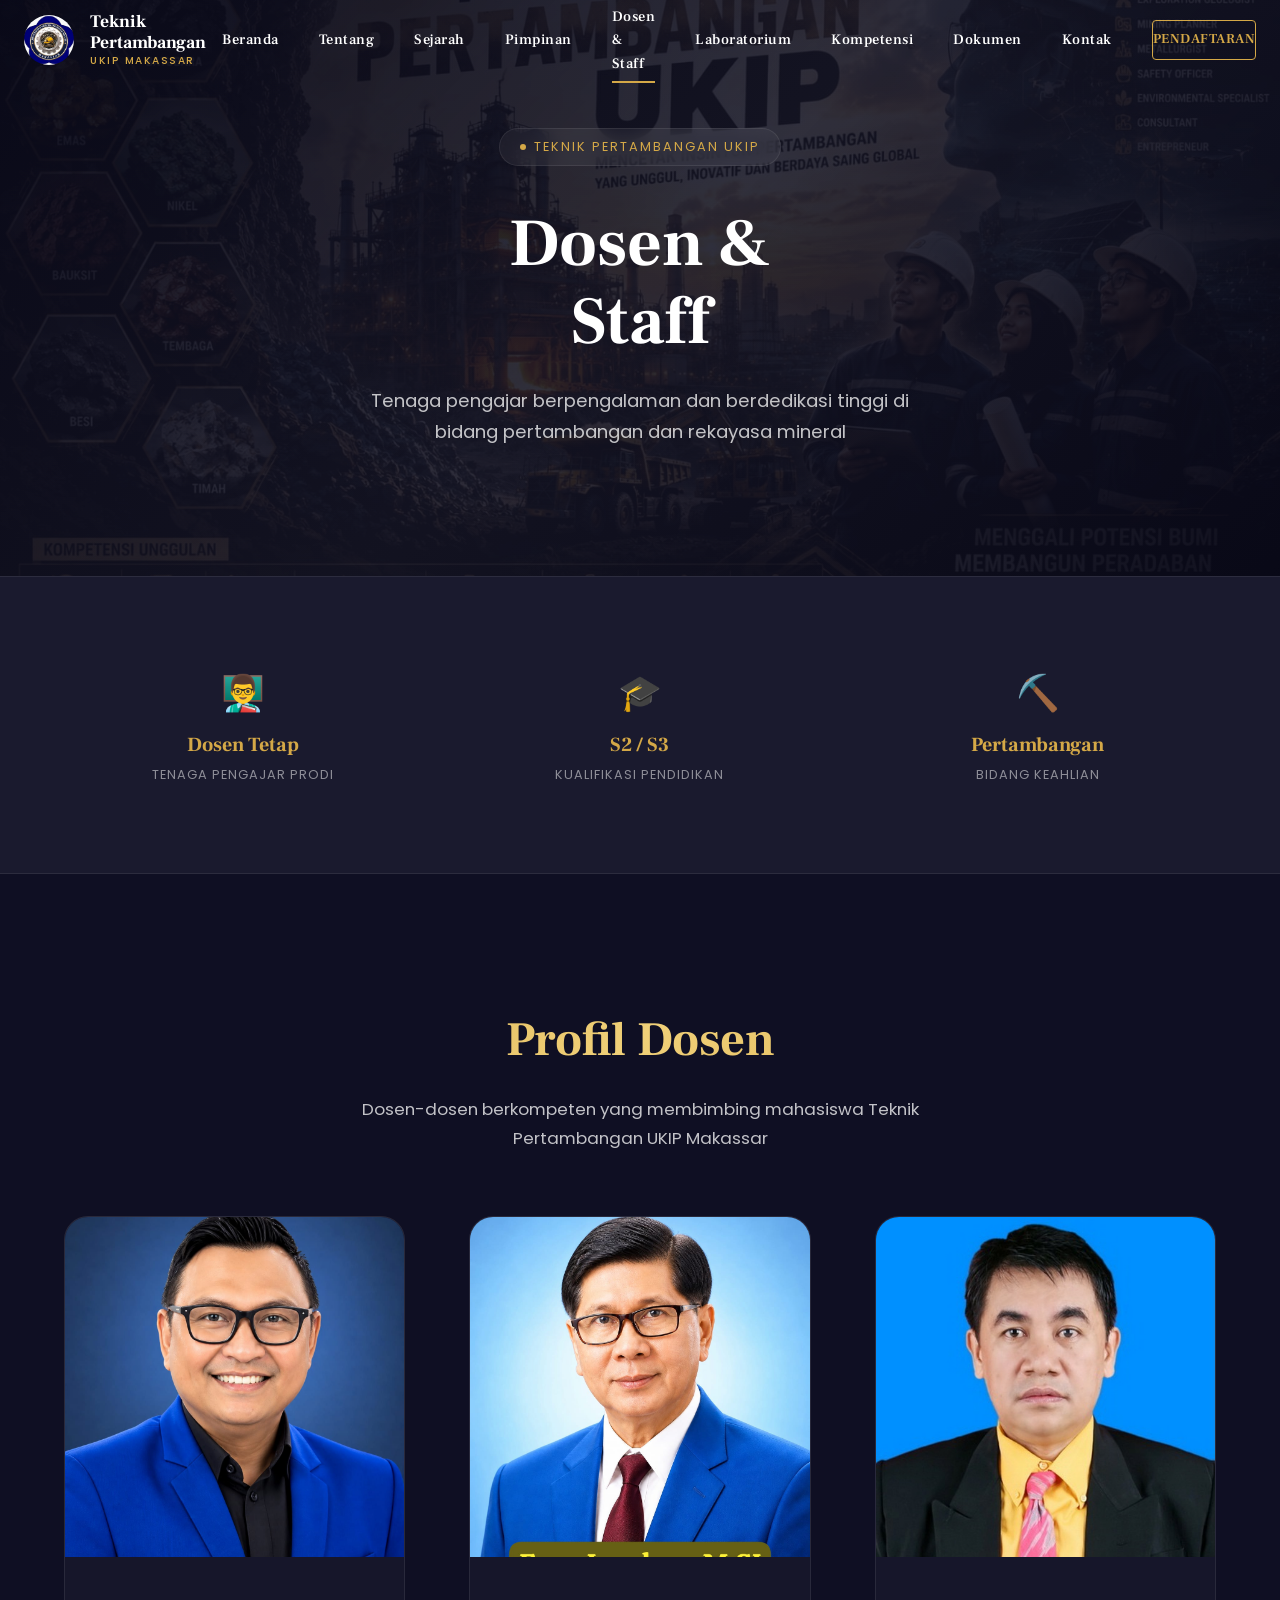
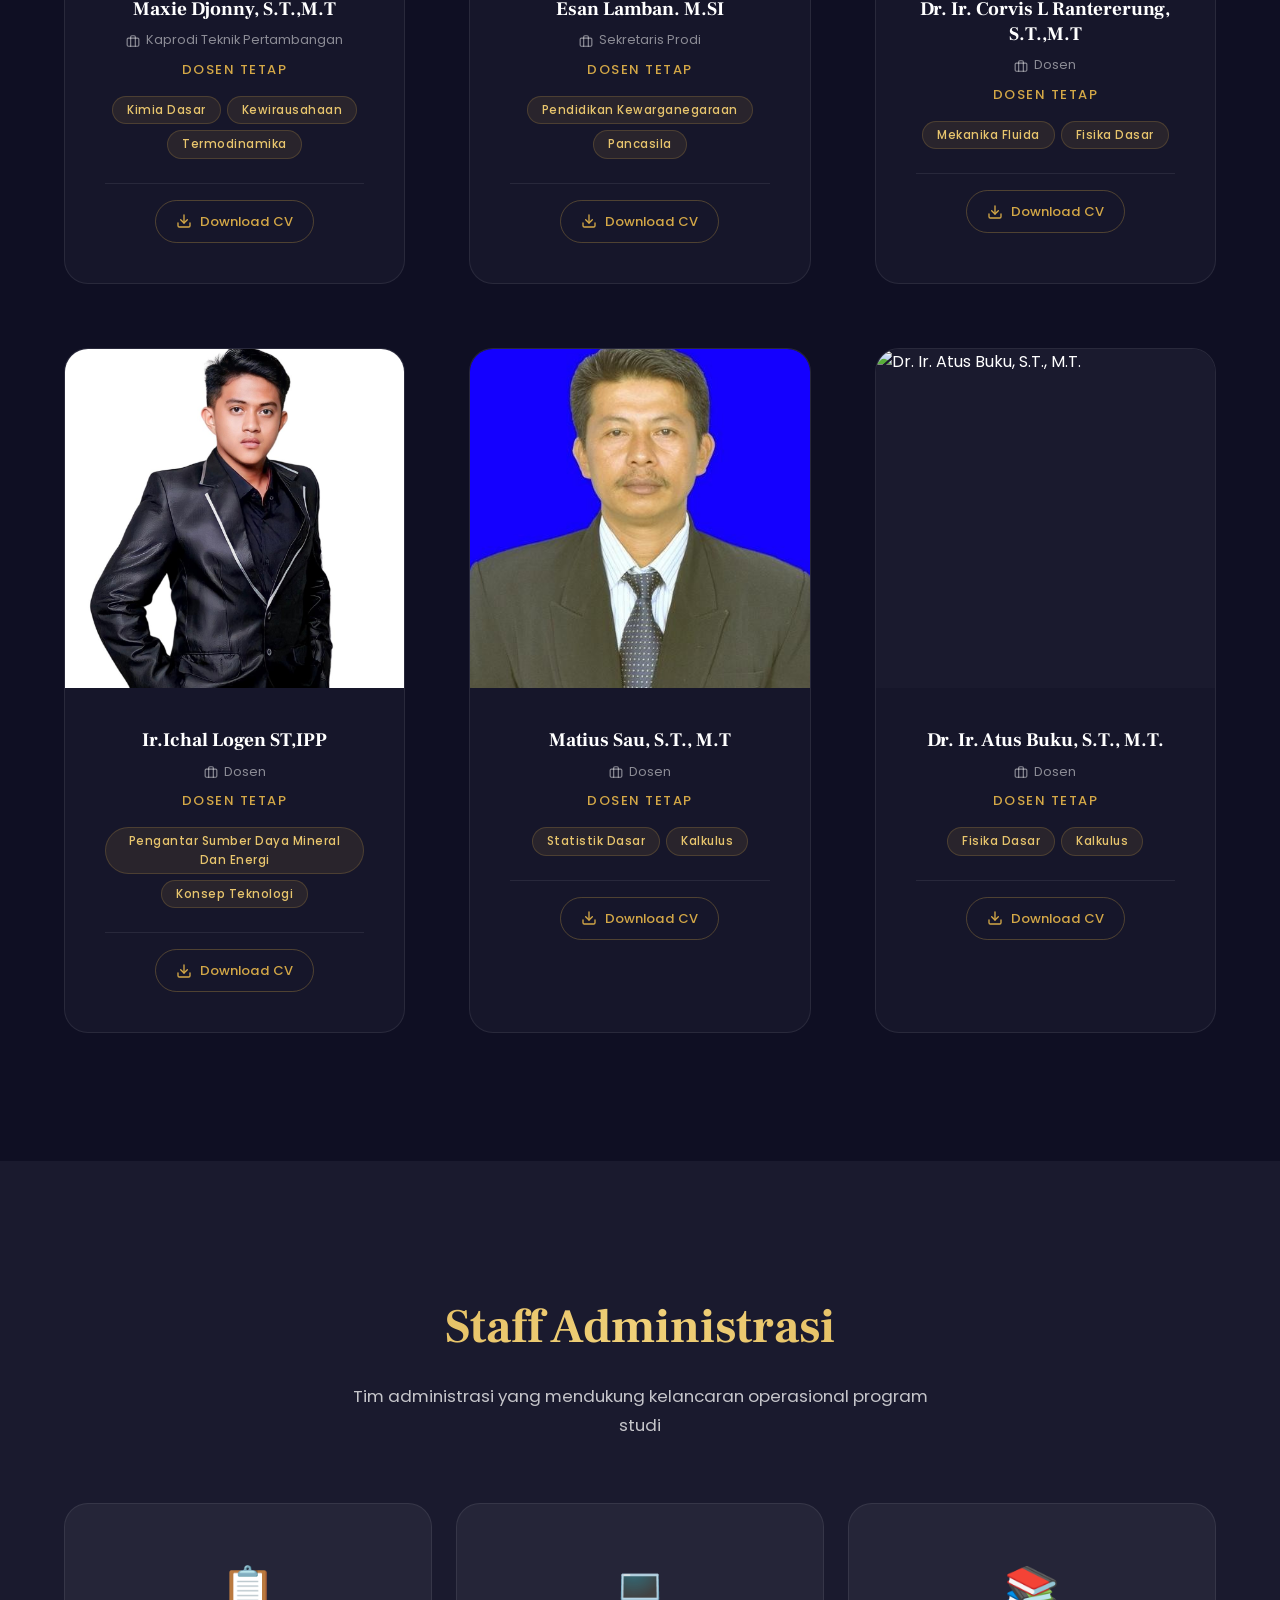
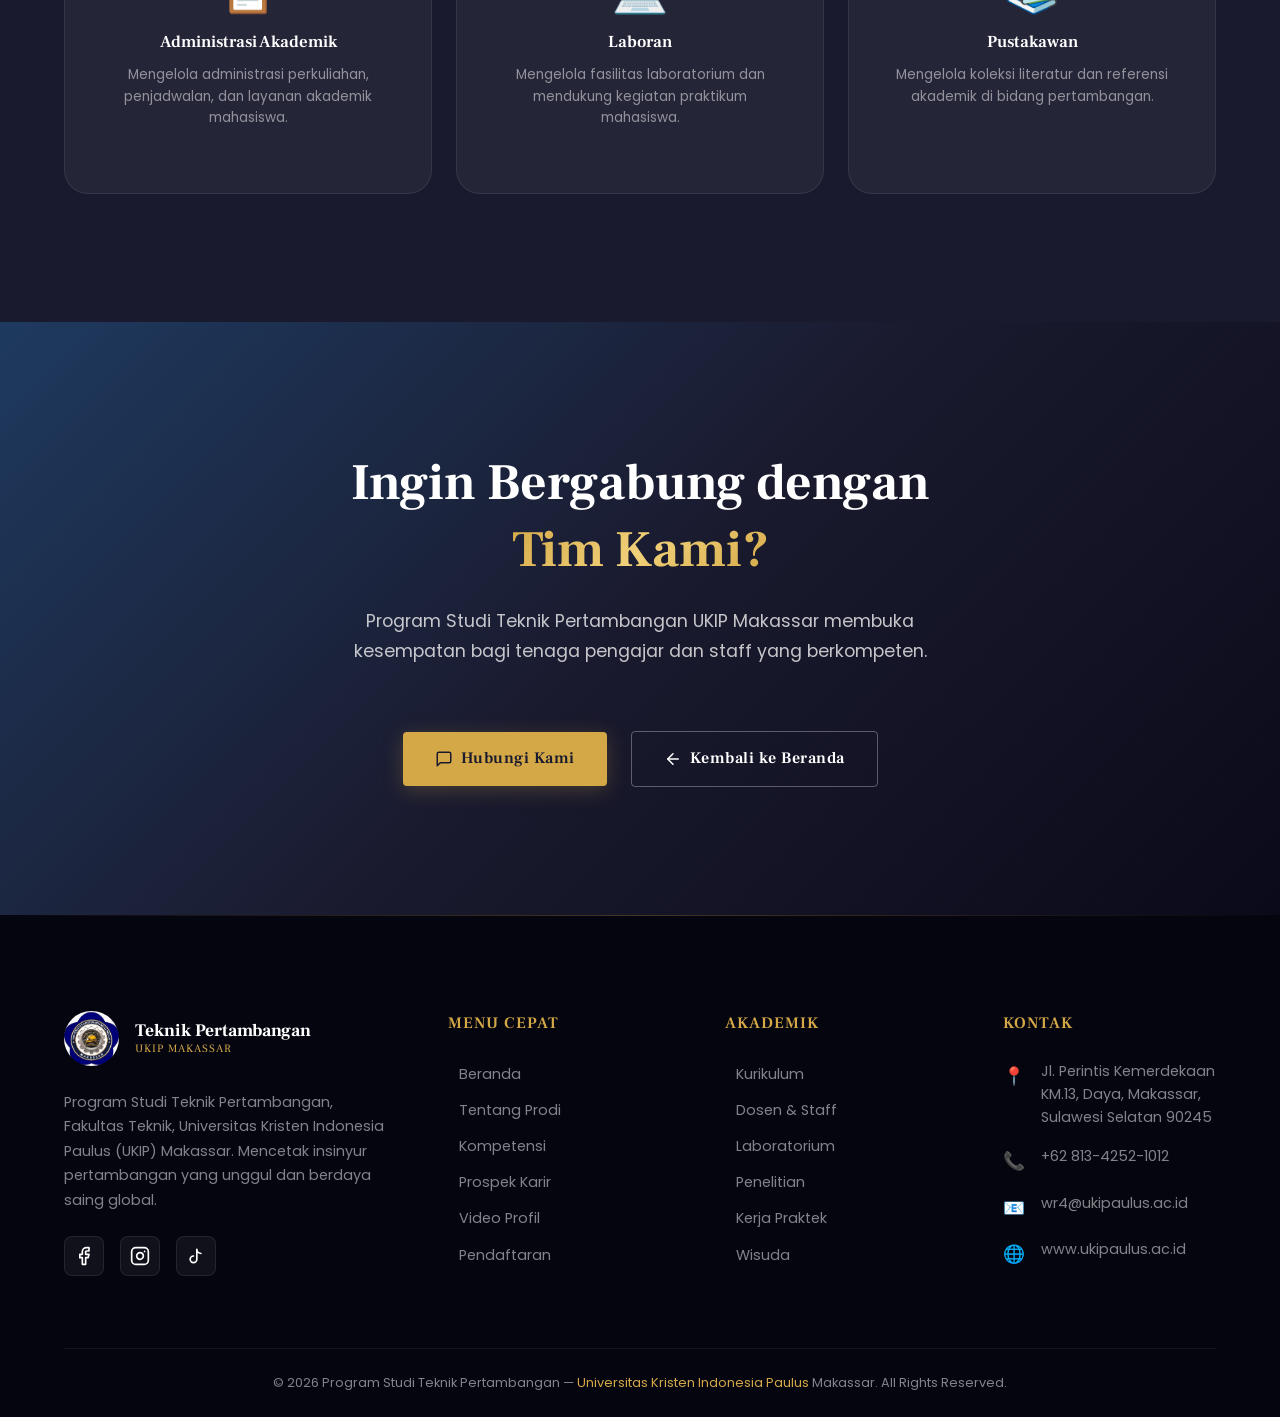
==== commit 4e5adce5: "Update dosen.html" ====
--- a/dosen.html
+++ b/dosen.html
@@ -162,7 +162,7 @@
                         <div class="dosen-card-image-wrapper">
                             <img src="asset/serkertaris.jpeg" alt="Esan Lamban, M.SI - Sekretaris Prodi Teknik Pertambangan UKIP" class="dosen-card-photo">
                             <div class="dosen-card-overlay">
-                                <a href="asset/cv_dosen.pdf" target="_blank" class="dosen-cv-btn">
+                                <a href="asset/cv_serkertaris.pdf" target="_blank" class="dosen-cv-btn">
                                     <svg width="18" height="18" viewBox="0 0 24 24" fill="none" stroke="currentColor" stroke-width="2" stroke-linecap="round" stroke-linejoin="round"><path d="M14 2H6a2 2 0 0 0-2 2v16a2 2 0 0 0 2 2h12a2 2 0 0 0 2-2V8z"></path><polyline points="14 2 14 8 20 8"></polyline><line x1="16" y1="13" x2="8" y2="13"></line><line x1="16" y1="17" x2="8" y2="17"></line><polyline points="10 9 9 9 8 9"></polyline></svg>
                                     Lihat CV
                                 </a>
@@ -180,7 +180,7 @@
                                 <span class="keahlian-tag">Pancasila</span>
                             </div>
                             <div class="dosen-card-actions">
-                                <a href="asset/cv_dosen.pdf" target="_blank" class="dosen-action-btn">
+                                <a href="asset/cv_serkertaris.pdf" target="_blank" class="dosen-action-btn">
                                     <svg width="16" height="16" viewBox="0 0 24 24" fill="none" stroke="currentColor" stroke-width="2" stroke-linecap="round" stroke-linejoin="round"><path d="M21 15v4a2 2 0 0 1-2 2H5a2 2 0 0 1-2-2v-4"></path><polyline points="7 10 12 15 17 10"></polyline><line x1="12" y1="15" x2="12" y2="3"></line></svg>
                                     Download CV
                                 </a>
@@ -288,6 +288,38 @@
                     </div>
                 </div>
 
+                <!-- Dosen Card 6 -->
+                <div class="dosen-card">
+                    <div class="dosen-card-inner">
+                        <div class="dosen-card-image-wrapper">
+                            <img src="asset/profil_dosen4.jpg" alt="Dr. Ir. Atus Buku, S.T., M.T." class="dosen-card-photo">
+                            <div class="dosen-card-overlay">
+                                <a href="asset/cv_dosen4.pdf" target="_blank" class="dosen-cv-btn">
+                                    <svg width="18" height="18" viewBox="0 0 24 24" fill="none" stroke="currentColor" stroke-width="2" stroke-linecap="round" stroke-linejoin="round"><path d="M14 2H6a2 2 0 0 0-2 2v16a2 2 0 0 0 2 2h12a2 2 0 0 0 2-2V8z"></path><polyline points="14 2 14 8 20 8"></polyline><line x1="16" y1="13" x2="8" y2="13"></line><line x1="16" y1="17" x2="8" y2="17"></line><polyline points="10 9 9 9 8 9"></polyline></svg>
+                                    Lihat CV
+                                </a>
+                            </div>
+                        </div>
+                        <div class="dosen-card-body">
+                            <h3 class="dosen-card-name">Dr. Ir. Atus Buku, S.T., M.T.</h3>
+                            <div class="dosen-card-nidn">
+                                <svg width="14" height="14" viewBox="0 0 24 24" fill="none" stroke="currentColor" stroke-width="2" stroke-linecap="round" stroke-linejoin="round"><rect x="2" y="7" width="20" height="14" rx="2" ry="2"></rect><path d="M16 21V5a2 2 0 0 0-2-2h-4a2 2 0 0 0-2 2v16"></path></svg>
+                                Dosen
+                            </div>
+                            <div class="dosen-card-jabatan">Dosen Tetap</div>
+                            <div class="dosen-card-keahlian">
+                                <span class="keahlian-tag">Fisika Dasar</span>
+                                <span class="keahlian-tag">Kalkulus</span>
+                            </div>
+                            <div class="dosen-card-actions">
+                                <a href="asset/cv_dosen4.pdf" target="_blank" class="dosen-action-btn">
+                                    <svg width="16" height="16" viewBox="0 0 24 24" fill="none" stroke="currentColor" stroke-width="2" stroke-linecap="round" stroke-linejoin="round"><path d="M21 15v4a2 2 0 0 1-2 2H5a2 2 0 0 1-2-2v-4"></path><polyline points="7 10 12 15 17 10"></polyline><line x1="12" y1="15" x2="12" y2="3"></line></svg>
+                                    Download CV
+                                </a>
+                            </div>
+                        </div>
+                    </div>
+                </div>
                 <!-- ============================================
                      TAMBAHKAN DOSEN LAINNYA DI SINI
                      Duplikasi blok <div class="dosen-card">...</div> 
--- a/style.css
+++ b/style.css
@@ -2452,6 +2452,191 @@
 }
 
 /* =============================================
+   Visi & Misi Section
+   ============================================= */
+.visimisi-section {
+    background: var(--color-bg-section);
+    position: relative;
+}
+
+.visimisi-grid {
+    display: grid;
+    grid-template-columns: 1fr 1.4fr;
+    gap: var(--space-xl);
+    align-items: start;
+}
+
+/* --- Card --- */
+.visimisi-card {
+    padding: var(--space-xl);
+    border-radius: var(--radius-xl);
+    background: var(--color-bg-card);
+    border: 1px solid var(--color-glass-border);
+    transition: all var(--transition-normal);
+    position: relative;
+    overflow: hidden;
+}
+
+.visimisi-card::before {
+    content: '';
+    position: absolute;
+    top: 0;
+    left: 0;
+    right: 0;
+    height: 3px;
+    background: var(--color-gold-gradient);
+    opacity: 0;
+    transition: opacity var(--transition-normal);
+}
+
+.visimisi-card:hover {
+    border-color: rgba(212, 168, 71, 0.25);
+    box-shadow: var(--shadow-glow);
+}
+
+.visimisi-card:hover::before {
+    opacity: 1;
+}
+
+/* --- Card Header --- */
+.visimisi-card-header {
+    display: flex;
+    align-items: center;
+    gap: var(--space-sm);
+    margin-bottom: var(--space-lg);
+    padding-bottom: var(--space-md);
+    border-bottom: 1px solid var(--color-glass-border);
+}
+
+.visimisi-icon {
+    font-size: 2rem;
+    line-height: 1;
+    filter: drop-shadow(0 2px 6px rgba(212, 168, 71, 0.2));
+}
+
+.visimisi-card-title {
+    font-family: var(--font-heading);
+    font-size: 1.3rem;
+    font-weight: 700;
+    color: var(--color-secondary);
+    letter-spacing: 0.5px;
+}
+
+/* --- Visi Quote --- */
+.visimisi-quote {
+    font-family: var(--font-body);
+    font-size: 0.95rem;
+    color: var(--color-text-secondary);
+    line-height: 1.85;
+    padding-left: var(--space-md);
+    border-left: 3px solid var(--color-secondary);
+    font-style: italic;
+    position: relative;
+}
+
+.visimisi-quote strong {
+    color: var(--color-secondary-light);
+    font-weight: 600;
+    font-style: normal;
+}
+
+/* --- Misi List --- */
+.visimisi-list {
+    list-style: none;
+    counter-reset: misi-counter;
+    padding: 0;
+    margin: 0;
+}
+
+.visimisi-list > li {
+    counter-increment: misi-counter;
+    position: relative;
+    padding-left: 2.5rem;
+    margin-bottom: var(--space-md);
+    font-size: 0.88rem;
+    color: var(--color-text-secondary);
+    line-height: 1.7;
+}
+
+.visimisi-list > li:last-child {
+    margin-bottom: 0;
+}
+
+.visimisi-list > li::before {
+    content: counter(misi-counter);
+    position: absolute;
+    left: 0;
+    top: 1px;
+    width: 26px;
+    height: 26px;
+    border-radius: var(--radius-full);
+    background: rgba(212, 168, 71, 0.12);
+    border: 1px solid rgba(212, 168, 71, 0.3);
+    color: var(--color-secondary);
+    font-size: 0.72rem;
+    font-weight: 700;
+    display: flex;
+    align-items: center;
+    justify-content: center;
+    flex-shrink: 0;
+}
+
+.visimisi-list > li strong {
+    color: var(--color-secondary-light);
+    font-weight: 600;
+}
+
+/* Sub-list */
+.visimisi-sublist {
+    list-style: none;
+    padding: 0;
+    margin-top: 8px;
+    margin-left: 0;
+}
+
+.visimisi-sublist li {
+    position: relative;
+    padding-left: 1.4rem;
+    margin-bottom: 5px;
+    font-size: 0.84rem;
+    color: var(--color-text-muted);
+    line-height: 1.6;
+}
+
+.visimisi-sublist li::before {
+    content: '';
+    position: absolute;
+    left: 0;
+    top: 9px;
+    width: 6px;
+    height: 6px;
+    border-radius: var(--radius-full);
+    background: rgba(212, 168, 71, 0.4);
+}
+
+/* --- Responsive --- */
+@media (max-width: 1024px) {
+    .visimisi-grid {
+        grid-template-columns: 1fr;
+        gap: var(--space-lg);
+    }
+}
+
+@media (max-width: 768px) {
+    .visimisi-card {
+        padding: var(--space-lg) var(--space-md);
+    }
+
+    .visimisi-card-title {
+        font-size: 1.1rem;
+    }
+
+    .visimisi-quote {
+        font-size: 0.88rem;
+    }
+}
+
+/* =============================================
    Utility Classes
    ============================================= */
 .text-gold {
